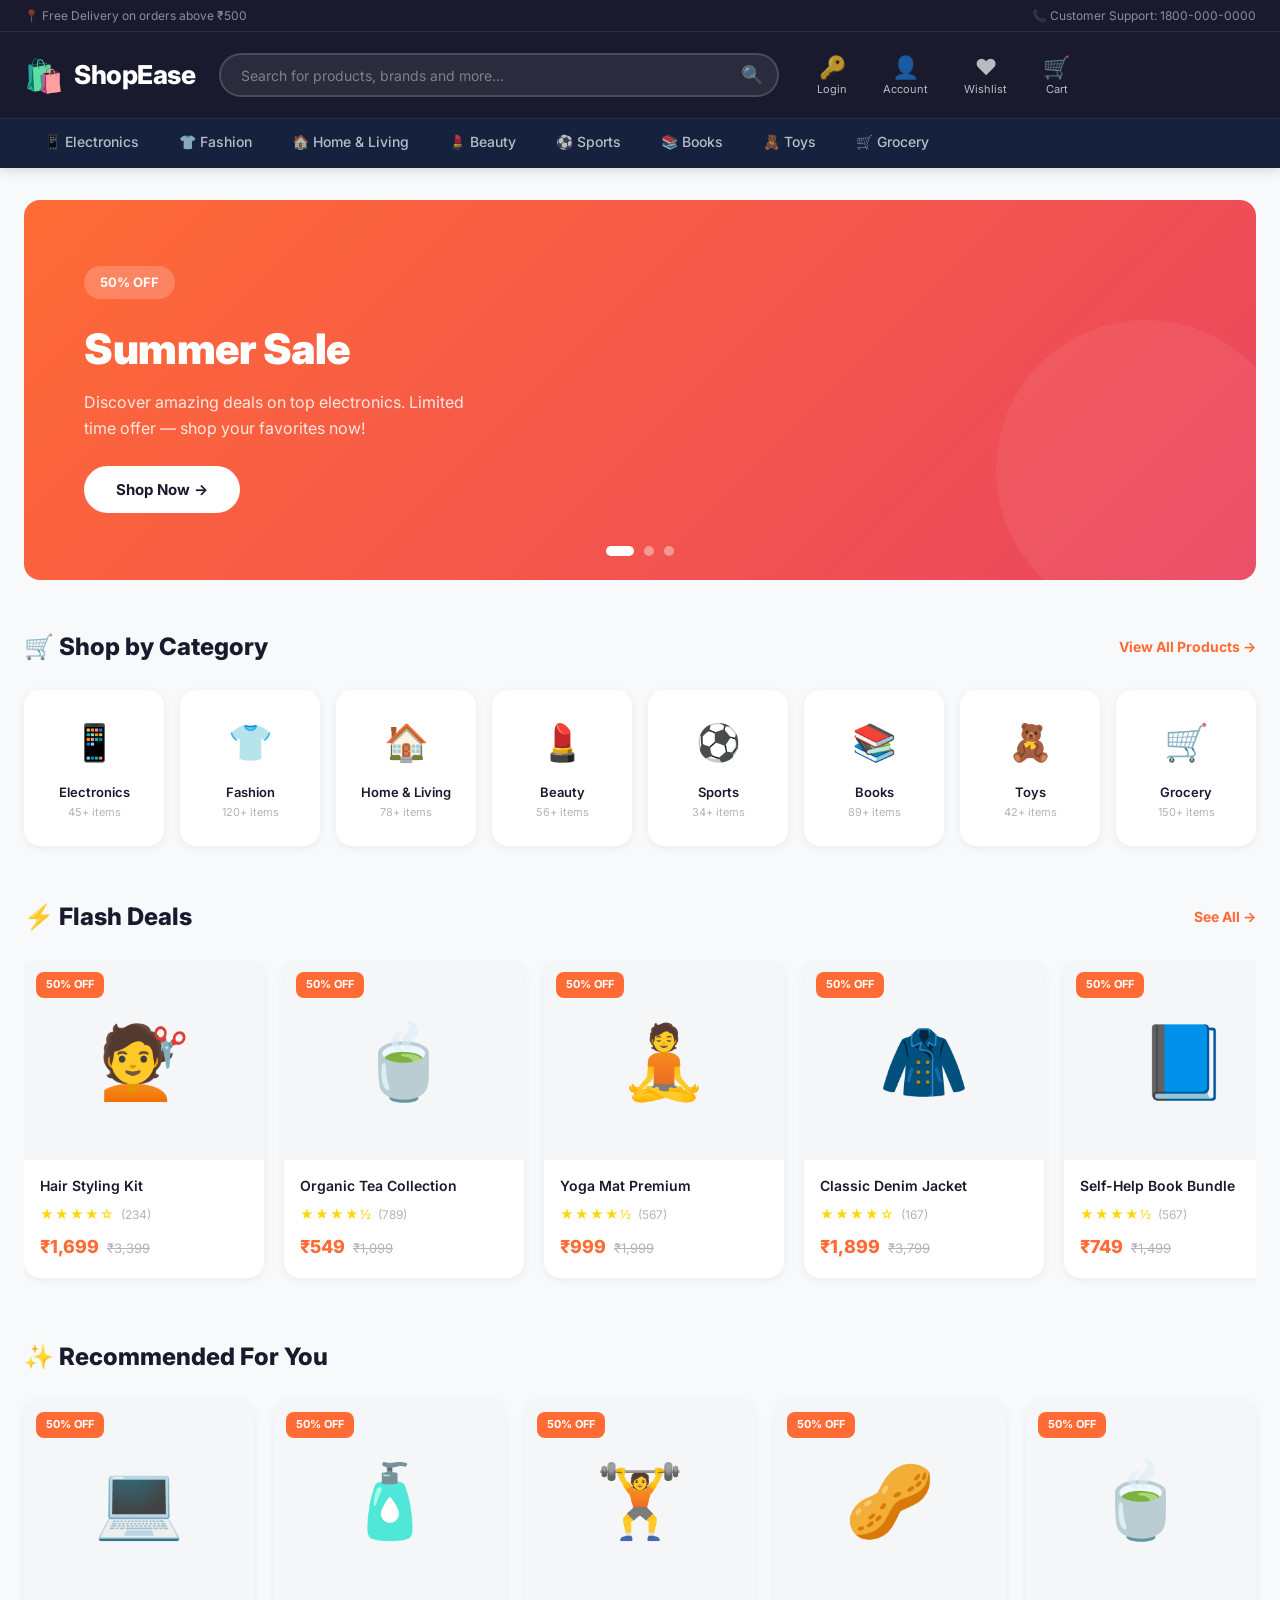
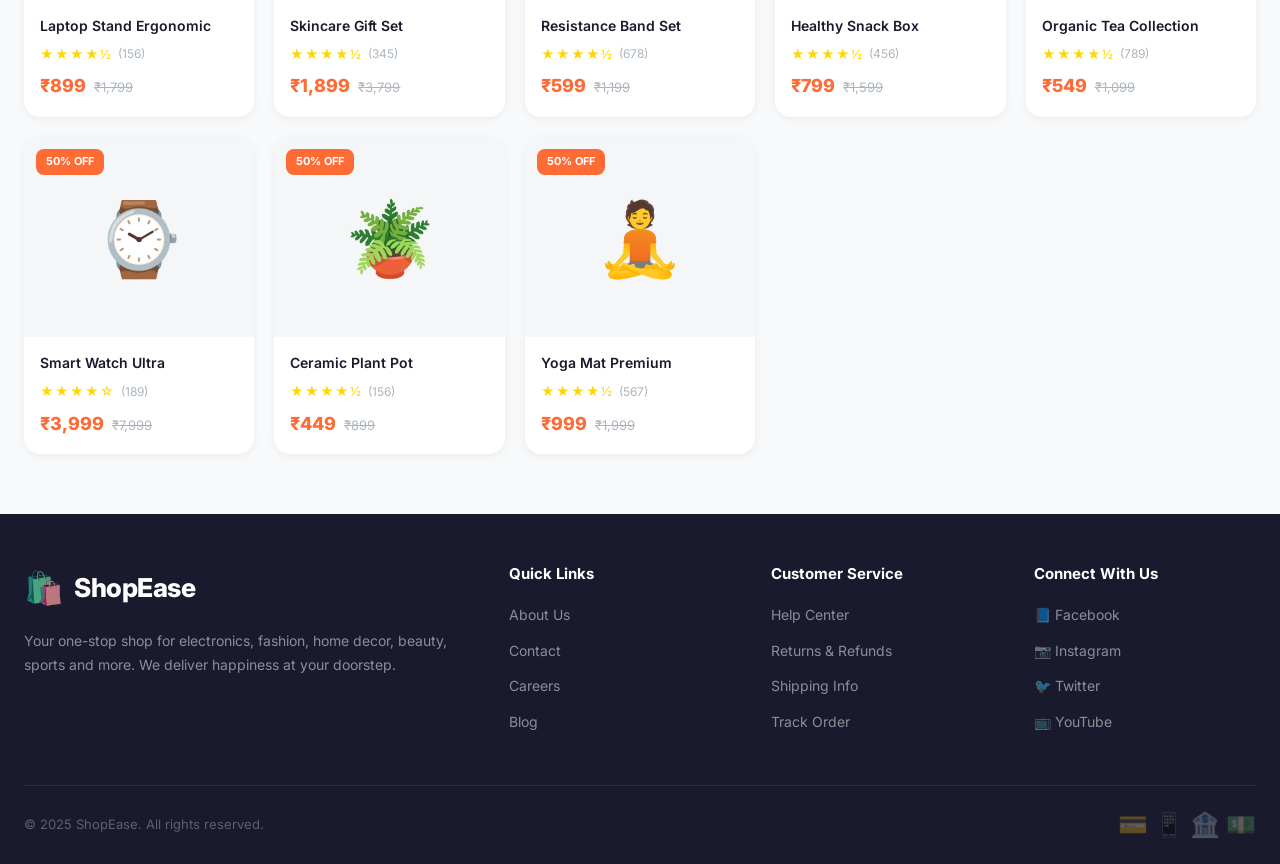
==== index.html @ b6844964 "1st commit" ====
<!DOCTYPE html>
<html lang="en">
<head>
  <meta charset="UTF-8" />
  <meta name="viewport" content="width=device-width, initial-scale=1.0" />
  <title>ShopEase – Premium Online Shopping</title>
  <meta name="description" content="ShopEase – Discover amazing deals on electronics, fashion, home decor, beauty and more. Shop with confidence." />
  <link rel="stylesheet" href="styles.css" />
</head>
<body>

<!-- TOAST -->
<div id="toast" class="toast"></div>

<!-- ============================================
     PAGE 1: LOGIN
     ============================================ -->
<div id="loginPage" class="page login-page">
  <div class="login-card">
    <div class="login-hero">
      <div class="emoji">🛍️</div>
      <h2>ShopEase</h2>
      <p>Your one-stop destination for everything you love. Shop the latest trends with amazing deals.</p>
    </div>
    <div class="login-form-side">
      <h1>Welcome Back!</h1>
      <p class="subtitle">Sign in to your account to continue</p>
      <div class="form-group">
        <label>Email Address</label>
        <div class="input-wrap">
          <span class="input-icon">📧</span>
          <input type="email" id="emailInput" placeholder="Enter your email" />
        </div>
      </div>
      <div class="form-group">
        <label>Password</label>
        <div class="input-wrap">
          <span class="input-icon">🔒</span>
          <input type="password" id="passwordInput" placeholder="Enter your password" />
        </div>
      </div>
      <div class="form-options">
        <label><input type="checkbox" checked /> Remember me</label>
        <a href="#" onclick="showToast('Password reset link sent!');return false;">Forgot Password?</a>
      </div>
      <button class="btn btn-primary-full" onclick="loginSuccess()">Sign In →</button>
      <div class="divider">Or continue with</div>
      <div class="social-row">
        <button class="btn-social" onclick="loginSuccess()"><span style="color:#4285F4;font-weight:800;">G</span> Google</button>
        <button class="btn-social" onclick="loginSuccess()"><span style="color:#1877F2;font-weight:800;">f</span> Facebook</button>
      </div>
      <div class="login-footer">Don't have an account? <a href="#" onclick="showToast('Sign Up - Coming soon!');return false;">Sign Up</a></div>
    </div>
  </div>
</div>

<!-- ============================================
     PAGE 2: HOME
     ============================================ -->
<div id="homePage" class="page active">
  <!-- Header -->
  <header class="site-header">
    <div class="header-top">
      <div class="container">
        <span>📍 Free Delivery on orders above ₹500</span>
        <span>📞 Customer Support: 1800-000-0000</span>
      </div>
    </div>
    <div class="header-main">
      <div class="container">
        <div class="logo" onclick="navigateTo('homePage')">
          <span class="logo-emoji">🛍️</span>
          <span class="logo-text">ShopEase</span>
        </div>
        <div class="header-search">
          <input type="text" placeholder="Search for products, brands and more..." />
          <span class="search-icon">🔍</span>
        </div>
        <div class="header-actions">
          <button class="header-btn" id="loginHeaderBtn" onclick="navigateTo('loginPage')">
            <span class="emoji">🔑</span>
            <span>Login</span>
          </button>
          <button class="header-btn" onclick="showToast('Profile coming soon!')">
            <span class="emoji">👤</span>
            <span>Account</span>
          </button>
          <button class="header-btn" onclick="showToast('Wishlist coming soon!')">
            <span class="emoji">❤️</span>
            <span>Wishlist</span>
          </button>
          <button class="header-btn" id="headerCartBtn" onclick="navigateTo('cartPage')">
            <span class="emoji">🛒</span>
            <span>Cart</span>
            <span class="badge" id="headerCartBadge" style="display:none;">0</span>
          </button>
        </div>
      </div>
    </div>
    <nav class="nav-bar" id="navBar">
      <div class="container" id="navLinks"></div>
    </nav>
  </header>

  <main>
    <div class="container" style="padding-top:32px;">
      <!-- Hero Banner -->
      <div class="hero-banner" id="heroBanner">
        <div class="hero-track" id="heroTrack"></div>
        <div class="hero-dots" id="heroDots"></div>
      </div>

      <!-- Categories -->
      <div class="section">
        <div class="section-header">
          <h2 class="section-title">🛒 Shop by Category</h2>
          <span class="see-all" onclick="showAllProducts()">View All Products →</span>
        </div>
        <div class="categories-grid" id="categoriesGrid"></div>
      </div>

      <!-- Flash Deals -->
      <div class="section">
        <div class="section-header">
          <h2 class="section-title">⚡ Flash Deals</h2>
          <span class="see-all" onclick="showAllProducts()">See All →</span>
        </div>
        <div class="products-row" id="flashDealsRow"></div>
      </div>

      <!-- Recommended -->
      <div class="section">
        <div class="section-header">
          <h2 class="section-title">✨ Recommended For You</h2>
        </div>
        <div class="products-grid" id="recommendedGrid"></div>
      </div>
    </div>
  </main>

  <!-- Footer -->
  <footer class="site-footer">
    <div class="container">
      <div class="footer-grid">
        <div class="footer-brand">
          <div class="logo">
            <span class="logo-emoji">🛍️</span>
            <span class="logo-text">ShopEase</span>
          </div>
          <p>Your one-stop shop for electronics, fashion, home decor, beauty, sports and more. We deliver happiness at your doorstep.</p>
        </div>
        <div class="footer-col">
          <h4>Quick Links</h4>
          <ul>
            <li><a href="#" onclick="showToast('About Us - Coming soon!')">About Us</a></li>
            <li><a href="#" onclick="showToast('Contact Us - Coming soon!')">Contact</a></li>
            <li><a href="#" onclick="showToast('Careers - Coming soon!')">Careers</a></li>
            <li><a href="#" onclick="showToast('Blog - Coming soon!')">Blog</a></li>
          </ul>
        </div>
        <div class="footer-col">
          <h4>Customer Service</h4>
          <ul>
            <li><a href="#">Help Center</a></li>
            <li><a href="#">Returns & Refunds</a></li>
            <li><a href="#">Shipping Info</a></li>
            <li><a href="#">Track Order</a></li>
          </ul>
        </div>
        <div class="footer-col">
          <h4>Connect With Us</h4>
          <ul>
            <li><a href="#">📘 Facebook</a></li>
            <li><a href="#">📷 Instagram</a></li>
            <li><a href="#">🐦 Twitter</a></li>
            <li><a href="#">📺 YouTube</a></li>
          </ul>
        </div>
      </div>
      <div class="footer-bottom">
        <span>© 2025 ShopEase. All rights reserved.</span>
        <div class="footer-payments">💳 📱 🏦 💵</div>
      </div>
    </div>
  </footer>
</div>

<!-- ============================================
     PAGE 3: PRODUCT LIST
     ============================================ -->
<div id="productListPage" class="page">
  <header class="site-header" id="listHeader"></header>
  <main>
    <div class="container list-page-content">
      <div class="breadcrumb">
        <a href="#" onclick="navigateTo('homePage');return false;">Home</a>
        <span class="sep">›</span>
        <span id="breadcrumbCategory">Category</span>
      </div>
      <div class="list-layout">
        <aside class="filter-sidebar">
          <h3>⚙ Filters</h3>
          <div class="filter-group">
            <h4>Price Range</h4>
            <label><input type="checkbox" checked /> All Prices</label>
            <label><input type="checkbox" /> Under ₹500</label>
            <label><input type="checkbox" /> ₹500 - ₹1,000</label>
            <label><input type="checkbox" /> ₹1,000 - ₹3,000</label>
            <label><input type="checkbox" /> Above ₹3,000</label>
          </div>
          <div class="filter-group">
            <h4>Rating</h4>
            <label><input type="checkbox" /> ★★★★★ & above</label>
            <label><input type="checkbox" /> ★★★★ & above</label>
            <label><input type="checkbox" /> ★★★ & above</label>
          </div>
          <div class="filter-group">
            <h4>Availability</h4>
            <label><input type="checkbox" checked /> In Stock Only</label>
          </div>
        </aside>
        <div class="list-main">
          <div class="list-header">
            <div>
              <h2 id="listTitle">Category</h2>
              <span class="count" id="productCount">0 products</span>
            </div>
            <select class="sort-select" onchange="showToast('Sort applied!')">
              <option>Sort: Relevance</option>
              <option>Price: Low to High</option>
              <option>Price: High to Low</option>
              <option>Newest First</option>
              <option>Rating</option>
            </select>
          </div>
          <div class="products-grid" id="listGrid"></div>
        </div>
      </div>
    </div>
  </main>
</div>

<!-- ============================================
     PAGE 4: PRODUCT DETAIL
     ============================================ -->
<div id="productDetailPage" class="page">
  <header class="site-header" id="detailHeader"></header>
  <main>
    <div class="container detail-page-content">
      <div class="breadcrumb" id="detailBreadcrumb"></div>
      <div id="detailContent"></div>
    </div>
  </main>
</div>

<!-- ============================================
     PAGE 5: CART
     ============================================ -->
<div id="cartPage" class="page">
  <header class="site-header" id="cartHeader"></header>
  <main>
    <div class="container cart-page-content">
      <h1 style="font-size:28px;font-weight:800;margin-bottom:24px;">🛒 Shopping Cart <span id="cartCountLabel" style="font-size:16px;color:var(--text-secondary);font-weight:400;"></span></h1>
      <div id="cartContent"></div>
    </div>
  </main>
</div>

<!-- ============================================
     PAGE 6: PAYMENT
     ============================================ -->
<div id="paymentPage" class="page">
  <header class="site-header" id="paymentHeader"></header>
  <main>
    <div class="container payment-page-content">
      <h1 style="font-size:28px;font-weight:800;margin-bottom:24px;">💳 Checkout</h1>
      <div id="paymentContent"></div>
    </div>
  </main>
</div>

<!-- ============================================
     PAGE 7: ORDER CONFIRMATION
     ============================================ -->
<div id="orderPage" class="page">
  <header class="site-header" id="orderHeader"></header>
  <main>
    <div class="container order-page-content" id="orderContent"></div>
  </main>
</div>

<script src="app.js"></script>
</body>
</html>
---- styles.css ----
/* ==========================================
   ShopEase – E-Commerce Website
   Full Desktop Website Design
   ========================================== */

@import url('https://fonts.googleapis.com/css2?family=Inter:wght@300;400;500;600;700;800;900&display=swap');

:root {
  --primary: #FF6B35;
  --primary-dark: #E55A2B;
  --primary-light: #FF8F65;
  --primary-bg: #FFF5F0;
  --secondary: #1A1A2E;
  --secondary-light: #16213E;
  --accent: #E94560;
  --accent-light: #FF6B81;
  --gold: #FFD700;
  --background: #F8F9FA;
  --surface: #FFFFFF;
  --card-bg: #FFFFFF;
  --text-primary: #1A1A2E;
  --text-secondary: #6C757D;
  --text-hint: #ADB5BD;
  --text-price: #FF6B35;
  --text-old-price: #ADB5BD;
  --success: #28A745;
  --warning: #FFC107;
  --error: #DC3545;
  --divider: #E9ECEF;
  --shadow-sm: 0 2px 8px rgba(0,0,0,0.06);
  --shadow-md: 0 4px 16px rgba(0,0,0,0.1);
  --shadow-lg: 0 8px 32px rgba(0,0,0,0.12);
  --shadow-xl: 0 12px 48px rgba(0,0,0,0.15);
  --radius-sm: 8px;
  --radius-md: 12px;
  --radius-lg: 16px;
  --radius-xl: 24px;
  --radius-round: 100px;
  --transition: all 0.3s cubic-bezier(0.4, 0, 0.2, 1);
  --font: 'Inter', -apple-system, BlinkMacSystemFont, sans-serif;
  --max-width: 1280px;
}

/* ---- Reset & Base ---- */
*, *::before, *::after { box-sizing: border-box; margin: 0; padding: 0; }
html { scroll-behavior: smooth; }

body {
  font-family: var(--font);
  background: var(--background);
  color: var(--text-primary);
  line-height: 1.6;
  -webkit-font-smoothing: antialiased;
}

a { text-decoration: none; color: inherit; }
button { cursor: pointer; border: none; outline: none; font-family: var(--font); }
input, select, textarea { font-family: var(--font); outline: none; }
img { max-width: 100%; }
ul, ol { list-style: none; }

.container { max-width: var(--max-width); margin: 0 auto; padding: 0 24px; }

/* ---- Page System ---- */
.page { display: none; min-height: 100vh; animation: fadeIn 0.3s ease; }
.page.active { display: block; }

@keyframes fadeIn { from { opacity: 0; } to { opacity: 1; } }
@keyframes slideUp { from { opacity: 0; transform: translateY(20px); } to { opacity: 1; transform: translateY(0); } }
@keyframes bounceIn { 0% { opacity:0; transform:scale(.3); } 50% { transform:scale(1.05); } 100% { opacity:1; transform:scale(1); } }
@keyframes pulse { 0%,100% { transform:scale(1); } 50% { transform:scale(1.05); } }

/* ==========================================
   WEBSITE HEADER / NAVBAR
   ========================================== */
.site-header {
  background: var(--secondary);
  position: sticky;
  top: 0;
  z-index: 1000;
  box-shadow: 0 2px 12px rgba(0,0,0,0.15);
}

.header-top {
  border-bottom: 1px solid rgba(255,255,255,0.08);
  padding: 6px 0;
}

.header-top .container {
  display: flex;
  justify-content: space-between;
  font-size: 12px;
  color: rgba(255,255,255,0.5);
}

.header-main { padding: 14px 0; }

.header-main .container {
  display: flex;
  align-items: center;
  gap: 24px;
}

.logo {
  display: flex;
  align-items: center;
  gap: 10px;
  cursor: pointer;
  flex-shrink: 0;
}

.logo-emoji { font-size: 32px; }

.logo-text {
  font-size: 26px;
  font-weight: 800;
  color: #fff;
  letter-spacing: -0.5px;
}

.header-search {
  flex: 1;
  max-width: 560px;
  position: relative;
}

.header-search input {
  width: 100%;
  height: 44px;
  border: 2px solid rgba(255,255,255,0.15);
  border-radius: var(--radius-round);
  padding: 0 48px 0 20px;
  font-size: 14px;
  background: rgba(255,255,255,0.08);
  color: #fff;
  transition: var(--transition);
}

.header-search input::placeholder { color: rgba(255,255,255,0.4); }
.header-search input:focus { border-color: var(--primary); background: rgba(255,255,255,0.12); }

.header-search .search-icon {
  position: absolute;
  right: 16px;
  top: 50%;
  transform: translateY(-50%);
  font-size: 18px;
  opacity: 0.6;
}

.header-actions {
  display: flex;
  align-items: center;
  gap: 8px;
}

.header-btn {
  display: flex;
  flex-direction: column;
  align-items: center;
  gap: 2px;
  padding: 8px 14px;
  border-radius: var(--radius-sm);
  color: rgba(255,255,255,0.7);
  font-size: 11px;
  background: transparent;
  transition: var(--transition);
  position: relative;
  cursor: pointer;
}

.header-btn:hover { background: rgba(255,255,255,0.08); color: #fff; }
.header-btn .emoji { font-size: 22px; }

.header-btn .badge {
  position: absolute;
  top: 2px;
  right: 6px;
  min-width: 18px;
  height: 18px;
  background: var(--accent);
  color: #fff;
  font-size: 10px;
  font-weight: 700;
  border-radius: 50%;
  display: flex;
  align-items: center;
  justify-content: center;
  animation: pulse 0.5s ease;
}

/* Nav Bar */
.nav-bar {
  background: var(--secondary-light);
  border-top: 1px solid rgba(255,255,255,0.06);
}

.nav-bar .container {
  display: flex;
  gap: 0;
}

.nav-link {
  padding: 12px 20px;
  color: rgba(255,255,255,0.7);
  font-size: 14px;
  font-weight: 500;
  cursor: pointer;
  transition: var(--transition);
  border-bottom: 2px solid transparent;
  white-space: nowrap;
}

.nav-link:hover, .nav-link.active {
  color: #fff;
  border-bottom-color: var(--primary);
  background: rgba(255,255,255,0.04);
}

/* ==========================================
   FOOTER
   ========================================== */
.site-footer {
  background: var(--secondary);
  color: rgba(255,255,255,0.7);
  padding: 48px 0 0;
  margin-top: 60px;
}

.footer-grid {
  display: grid;
  grid-template-columns: 2fr 1fr 1fr 1fr;
  gap: 40px;
  margin-bottom: 40px;
}

.footer-brand .logo { margin-bottom: 16px; }
.footer-brand p { font-size: 14px; line-height: 1.7; color: rgba(255,255,255,0.5); }

.footer-col h4 {
  color: #fff;
  font-size: 15px;
  font-weight: 700;
  margin-bottom: 16px;
}

.footer-col ul li {
  margin-bottom: 10px;
}

.footer-col ul li a {
  color: rgba(255,255,255,0.5);
  font-size: 14px;
  transition: var(--transition);
}

.footer-col ul li a:hover { color: var(--primary); }

.footer-bottom {
  border-top: 1px solid rgba(255,255,255,0.08);
  padding: 20px 0;
  display: flex;
  justify-content: space-between;
  align-items: center;
  font-size: 13px;
  color: rgba(255,255,255,0.3);
}

.footer-payments { display: flex; gap: 8px; font-size: 24px; }

/* ==========================================
   LOGIN PAGE
   ========================================== */
.login-page.active {
  display: flex;
  align-items: center;
  justify-content: center;
}

.login-page {
  min-height: 100vh;
  background: linear-gradient(135deg, #1A1A2E 0%, #16213E 40%, #0F3460 100%);
  padding: 40px 20px;
}

.login-card {
  display: flex;
  max-width: 900px;
  width: 100%;
  border-radius: var(--radius-xl);
  overflow: hidden;
  box-shadow: var(--shadow-xl);
  animation: slideUp 0.5s ease;
}

.login-hero {
  flex: 1;
  background: linear-gradient(135deg, var(--primary), var(--accent));
  padding: 60px 40px;
  display: flex;
  flex-direction: column;
  justify-content: center;
  text-align: center;
  color: #fff;
}

.login-hero .emoji { font-size: 72px; margin-bottom: 24px; }
.login-hero h2 { font-size: 32px; font-weight: 800; margin-bottom: 8px; }
.login-hero p { font-size: 15px; opacity: 0.85; line-height: 1.6; }

.login-form-side {
  flex: 1;
  background: #fff;
  padding: 48px 40px;
}

.login-form-side h1 {
  font-size: 28px;
  font-weight: 800;
  margin-bottom: 4px;
}

.login-form-side .subtitle {
  color: var(--text-secondary);
  font-size: 14px;
  margin-bottom: 32px;
}

.form-group { margin-bottom: 20px; }

.form-group label {
  display: block;
  font-size: 13px;
  font-weight: 600;
  color: var(--text-secondary);
  margin-bottom: 6px;
}

.form-group .input-wrap {
  position: relative;
}

.form-group .input-icon {
  position: absolute;
  left: 14px;
  top: 50%;
  transform: translateY(-50%);
  font-size: 16px;
  opacity: 0.5;
}

.form-group input {
  width: 100%;
  height: 50px;
  border: 2px solid var(--divider);
  border-radius: var(--radius-md);
  padding: 0 16px 0 42px;
  font-size: 15px;
  background: #FAFAFA;
  transition: var(--transition);
}

.form-group input:focus {
  border-color: var(--primary);
  background: #fff;
  box-shadow: 0 0 0 4px rgba(255,107,53,0.1);
}

.form-options {
  display: flex;
  justify-content: space-between;
  align-items: center;
  margin-bottom: 24px;
  font-size: 13px;
}

.form-options label { display: flex; align-items: center; gap: 6px; color: var(--text-secondary); cursor: pointer; }
.form-options a { color: var(--primary); font-weight: 600; }
.form-options a:hover { color: var(--primary-dark); }

.btn { display: inline-flex; align-items: center; justify-content: center; gap: 8px; font-weight: 700; border-radius: var(--radius-md); transition: var(--transition); cursor: pointer; border: none; }

.btn-primary-full {
  width: 100%;
  height: 50px;
  background: linear-gradient(135deg, var(--primary), var(--accent));
  color: #fff;
  font-size: 16px;
}

.btn-primary-full:hover { transform: translateY(-2px); box-shadow: 0 8px 24px rgba(255,107,53,0.4); }

.btn-primary-std {
  padding: 12px 32px;
  background: var(--primary);
  color: #fff;
  font-size: 15px;
}

.btn-primary-std:hover { background: var(--primary-dark); transform: translateY(-1px); box-shadow: var(--shadow-md); }

.btn-outline {
  padding: 12px 32px;
  background: transparent;
  color: var(--primary);
  font-size: 15px;
  border: 2px solid var(--primary);
}

.btn-outline:hover { background: var(--primary-bg); }

.divider {
  display: flex;
  align-items: center;
  gap: 16px;
  margin: 24px 0;
  color: var(--text-hint);
  font-size: 12px;
}
.divider::before, .divider::after { content: ''; flex: 1; height: 1px; background: var(--divider); }

.social-row {
  display: flex;
  gap: 12px;
  margin-bottom: 24px;
}

.btn-social {
  flex: 1;
  height: 48px;
  display: flex;
  align-items: center;
  justify-content: center;
  gap: 8px;
  background: #F5F5F5;
  border: 1px solid #E0E0E0;
  border-radius: var(--radius-md);
  font-size: 14px;
  font-weight: 600;
  color: var(--text-primary);
  transition: var(--transition);
  cursor: pointer;
}

.btn-social:hover { background: #EBEBEB; transform: translateY(-1px); }

.login-footer {
  text-align: center;
  font-size: 14px;
  color: var(--text-secondary);
}

.login-footer a { color: var(--primary); font-weight: 700; }

/* ==========================================
   HERO BANNER (HOME)
   ========================================== */
.hero-banner {
  position: relative;
  overflow: hidden;
  border-radius: var(--radius-lg);
  height: 380px;
  margin-bottom: 48px;
}

.hero-track {
  display: flex;
  height: 100%;
  transition: transform 0.6s cubic-bezier(0.4,0,0.2,1);
}

.hero-slide {
  min-width: 100%;
  height: 100%;
  padding: 60px;
  display: flex;
  flex-direction: column;
  justify-content: center;
  position: relative;
  overflow: hidden;
}

.hero-slide::after {
  content: '';
  position: absolute;
  right: -40px;
  bottom: -40px;
  width: 300px;
  height: 300px;
  background: rgba(255,255,255,0.06);
  border-radius: 50%;
}

.hero-badge {
  display: inline-block;
  padding: 6px 16px;
  background: rgba(255,255,255,0.2);
  backdrop-filter: blur(6px);
  border-radius: var(--radius-round);
  color: #fff;
  font-size: 13px;
  font-weight: 700;
  width: fit-content;
  margin-bottom: 16px;
}

.hero-title {
  font-size: 42px;
  font-weight: 900;
  color: #fff;
  margin-bottom: 8px;
  letter-spacing: -0.5px;
}

.hero-subtitle {
  color: rgba(255,255,255,0.85);
  font-size: 16px;
  margin-bottom: 24px;
  max-width: 400px;
}

.hero-cta {
  display: inline-flex;
  align-items: center;
  gap: 8px;
  background: #fff;
  color: var(--text-primary);
  padding: 14px 32px;
  border-radius: var(--radius-round);
  font-size: 15px;
  font-weight: 700;
  cursor: pointer;
  transition: var(--transition);
  width: fit-content;
  border: none;
}

.hero-cta:hover { transform: translateY(-2px); box-shadow: var(--shadow-lg); }

.hero-dots {
  position: absolute;
  bottom: 24px;
  left: 50%;
  transform: translateX(-50%);
  display: flex;
  gap: 10px;
  z-index: 5;
}

.hero-dot {
  width: 10px;
  height: 10px;
  border-radius: 50%;
  background: rgba(255,255,255,0.4);
  cursor: pointer;
  transition: var(--transition);
}

.hero-dot.active { width: 28px; border-radius: 5px; background: #fff; }

/* ==========================================
   CATEGORIES
   ========================================== */
.section { margin-bottom: 52px; }

.section-header {
  display: flex;
  align-items: center;
  justify-content: space-between;
  margin-bottom: 24px;
}

.section-title {
  font-size: 24px;
  font-weight: 800;
  color: var(--text-primary);
  display: flex;
  align-items: center;
  gap: 10px;
}

.see-all {
  color: var(--primary);
  font-size: 14px;
  font-weight: 700;
  cursor: pointer;
  transition: var(--transition);
}

.see-all:hover { color: var(--primary-dark); }

.categories-grid {
  display: grid;
  grid-template-columns: repeat(auto-fill, minmax(130px, 1fr));
  gap: 16px;
}

.category-card {
  display: flex;
  flex-direction: column;
  align-items: center;
  padding: 24px 12px;
  background: var(--card-bg);
  border-radius: var(--radius-lg);
  cursor: pointer;
  transition: var(--transition);
  box-shadow: var(--shadow-sm);
  text-align: center;
}

.category-card:hover {
  transform: translateY(-4px);
  box-shadow: var(--shadow-md);
}

.category-card .emoji {
  font-size: 36px;
  margin-bottom: 10px;
  transition: var(--transition);
}

.category-card:hover .emoji { transform: scale(1.15); }

.category-card .name {
  font-size: 13px;
  font-weight: 600;
  color: var(--text-primary);
}

.category-card .count {
  font-size: 11px;
  color: var(--text-hint);
  margin-top: 2px;
}

/* ==========================================
   PRODUCT CARDS
   ========================================== */
.products-row {
  display: flex;
  gap: 20px;
  overflow-x: auto;
  padding-bottom: 8px;
  scrollbar-width: none;
}
.products-row::-webkit-scrollbar { display: none;}
.products-row .product-card { min-width: 240px; max-width: 240px; }

.products-grid {
  display: grid;
  grid-template-columns: repeat(auto-fill, minmax(230px, 1fr));
  gap: 20px;
}

.product-card {
  background: var(--card-bg);
  border-radius: var(--radius-lg);
  overflow: hidden;
  cursor: pointer;
  transition: var(--transition);
  box-shadow: var(--shadow-sm);
}

.product-card:hover { transform: translateY(-6px); box-shadow: var(--shadow-lg); }

.product-card-img {
  height: 200px;
  background: #F5F6F8;
  display: flex;
  align-items: center;
  justify-content: center;
  font-size: 72px;
  position: relative;
}

.discount-badge {
  position: absolute;
  top: 12px;
  left: 12px;
  background: var(--primary);
  color: #fff;
  font-size: 11px;
  font-weight: 700;
  padding: 4px 10px;
  border-radius: var(--radius-sm);
  z-index: 1;
}

.product-card-info { padding: 16px; }

.product-card-name {
  font-size: 14px;
  font-weight: 600;
  color: var(--text-primary);
  margin-bottom: 8px;
  display: -webkit-box;
  -webkit-line-clamp: 2;
  -webkit-box-orient: vertical;
  overflow: hidden;
  line-height: 1.4;
}

.product-rating {
  display: flex;
  align-items: center;
  gap: 6px;
  margin-bottom: 8px;
}

.stars { color: var(--gold); font-size: 13px; letter-spacing: 1px; }
.review-count { font-size: 12px; color: var(--text-hint); }

.product-price-row { display: flex; align-items: baseline; gap: 8px; }
.product-price { font-size: 18px; font-weight: 800; color: var(--text-price); }
.product-original-price { font-size: 13px; color: var(--text-old-price); text-decoration: line-through; }

/* ==========================================
   PRODUCT LIST / CATEGORY PAGE
   ========================================== */
.list-page-content { padding: 32px 0; }

.breadcrumb {
  display: flex;
  align-items: center;
  gap: 8px;
  font-size: 13px;
  color: var(--text-hint);
  margin-bottom: 24px;
}

.breadcrumb a { color: var(--text-secondary); transition: var(--transition); }
.breadcrumb a:hover { color: var(--primary); }
.breadcrumb .sep { color: var(--text-hint); }

.list-layout {
  display: grid;
  grid-template-columns: 240px 1fr;
  gap: 32px;
}

.filter-sidebar {
  background: var(--card-bg);
  border-radius: var(--radius-md);
  padding: 24px;
  height: fit-content;
  box-shadow: var(--shadow-sm);
  position: sticky;
  top: 140px;
}

.filter-sidebar h3 {
  font-size: 16px;
  font-weight: 700;
  margin-bottom: 20px;
  display: flex;
  align-items: center;
  gap: 8px;
}

.filter-group { margin-bottom: 20px; }
.filter-group h4 { font-size: 13px; font-weight: 700; margin-bottom: 10px; color: var(--text-secondary); text-transform: uppercase; letter-spacing: 0.5px; }

.filter-group label {
  display: flex;
  align-items: center;
  gap: 8px;
  margin-bottom: 8px;
  font-size: 14px;
  color: var(--text-primary);
  cursor: pointer;
}

.filter-group input[type="checkbox"] {
  accent-color: var(--primary);
  width: 16px;
  height: 16px;
}

.filter-group select {
  width: 100%;
  padding: 8px 12px;
  border: 1px solid var(--divider);
  border-radius: var(--radius-sm);
  font-size: 14px;
  background: #fff;
}

.list-header {
  display: flex;
  align-items: center;
  justify-content: space-between;
  margin-bottom: 20px;
}

.list-header h2 { font-size: 24px; font-weight: 800; }
.list-header .count { font-size: 14px; color: var(--text-secondary); }

.sort-select {
  padding: 8px 16px;
  border: 1px solid var(--divider);
  border-radius: var(--radius-sm);
  font-size: 14px;
  background: #fff;
  cursor: pointer;
}

/* ==========================================
   PRODUCT DETAIL (WEBSITE LAYOUT)
   ========================================== */
.detail-page-content { padding: 32px 0; }

.detail-layout {
  display: grid;
  grid-template-columns: 1fr 1fr;
  gap: 48px;
  background: var(--card-bg);
  padding: 40px;
  border-radius: var(--radius-lg);
  box-shadow: var(--shadow-sm);
  margin-bottom: 32px;
}

.detail-image-section {
  background: #F5F6F8;
  border-radius: var(--radius-lg);
  display: flex;
  align-items: center;
  justify-content: center;
  height: 480px;
  font-size: 180px;
  position: relative;
}

.detail-image-section .discount-badge {
  font-size: 14px;
  padding: 6px 16px;
}

.wishlist-btn {
  position: absolute;
  top: 16px;
  right: 16px;
  width: 48px;
  height: 48px;
  background: rgba(255,255,255,0.9);
  backdrop-filter: blur(10px);
  border-radius: 50%;
  display: flex;
  align-items: center;
  justify-content: center;
  font-size: 24px;
  cursor: pointer;
  transition: var(--transition);
  box-shadow: var(--shadow-sm);
  border: none;
}

.wishlist-btn:hover { transform: scale(1.1); }

.detail-info-section {}

.detail-info-section .rating-row {
  display: flex;
  align-items: center;
  gap: 10px;
  margin-bottom: 12px;
}

.detail-info-section .name {
  font-size: 28px;
  font-weight: 800;
  line-height: 1.3;
  margin-bottom: 16px;
}

.detail-price-row {
  display: flex;
  align-items: baseline;
  gap: 14px;
  margin-bottom: 8px;
}

.detail-price { font-size: 32px; font-weight: 800; color: var(--text-price); }
.detail-original { font-size: 18px; color: var(--text-old-price); text-decoration: line-through; }
.detail-discount-text { font-size: 15px; font-weight: 700; color: var(--success); }

.stock-badge {
  display: inline-flex;
  align-items: center;
  gap: 6px;
  padding: 6px 14px;
  border-radius: var(--radius-round);
  font-size: 13px;
  font-weight: 600;
  margin-bottom: 24px;
}

.stock-badge.in-stock { background: #E8F5E9; color: var(--success); }

.detail-divider {
  height: 1px;
  background: var(--divider);
  margin: 24px 0;
}

.size-label {
  font-size: 15px;
  font-weight: 700;
  margin-bottom: 12px;
}

.size-options {
  display: flex;
  gap: 10px;
  flex-wrap: wrap;
  margin-bottom: 24px;
}

.size-option {
  padding: 10px 24px;
  border: 2px solid var(--divider);
  border-radius: var(--radius-round);
  font-size: 14px;
  font-weight: 600;
  color: var(--text-primary);
  background: #fff;
  cursor: pointer;
  transition: var(--transition);
}

.size-option:hover { border-color: var(--primary); color: var(--primary); }
.size-option.selected { border-color: var(--primary); background: var(--primary-bg); color: var(--primary); }

.detail-actions {
  display: flex;
  gap: 14px;
  margin-bottom: 24px;
}

.detail-actions .btn { flex: 1; height: 52px; font-size: 15px; border-radius: var(--radius-md); }

.features-grid {
  display: grid;
  grid-template-columns: repeat(4, 1fr);
  gap: 12px;
  margin-top: 8px;
}

.feature-box {
  display: flex;
  flex-direction: column;
  align-items: center;
  gap: 6px;
  padding: 16px;
  background: var(--background);
  border-radius: var(--radius-md);
  text-align: center;
}

.feature-box .emoji { font-size: 28px; }
.feature-box .label { font-size: 12px; color: var(--text-secondary); font-weight: 500; }

.detail-description {
  background: var(--card-bg);
  padding: 32px;
  border-radius: var(--radius-lg);
  box-shadow: var(--shadow-sm);
}

.detail-description h3 { font-size: 20px; font-weight: 700; margin-bottom: 12px; }
.detail-description p { font-size: 15px; color: var(--text-secondary); line-height: 1.8; }

/* ==========================================
   CART PAGE (WEBSITE)
   ========================================== */
.cart-page-content { padding: 32px 0; }

.cart-layout {
  display: grid;
  grid-template-columns: 1fr 380px;
  gap: 32px;
  align-items: start;
}

.cart-items-list {}

.cart-card {
  background: var(--card-bg);
  border-radius: var(--radius-md);
  padding: 20px;
  display: flex;
  gap: 20px;
  margin-bottom: 16px;
  box-shadow: var(--shadow-sm);
  transition: var(--transition);
  animation: slideUp 0.3s ease;
}

.cart-card:hover { box-shadow: var(--shadow-md); }

.cart-card-img {
  width: 100px;
  height: 100px;
  background: #F5F6F8;
  border-radius: var(--radius-md);
  display: flex;
  align-items: center;
  justify-content: center;
  font-size: 44px;
  flex-shrink: 0;
}

.cart-card-details { flex: 1; }

.cart-card-top {
  display: flex;
  justify-content: space-between;
  align-items: flex-start;
  margin-bottom: 8px;
}

.cart-card-name { font-size: 16px; font-weight: 600; }

.remove-btn {
  padding: 6px 12px;
  background: transparent;
  color: var(--text-hint);
  font-size: 13px;
  cursor: pointer;
  transition: var(--transition);
  border-radius: var(--radius-sm);
}

.remove-btn:hover { background: #FEE; color: var(--error); }

.cart-card-price-row {
  display: flex;
  align-items: baseline;
  gap: 8px;
  margin-bottom: 12px;
}

.qty-selector {
  display: inline-flex;
  align-items: center;
  border: 1px solid var(--divider);
  border-radius: var(--radius-sm);
  overflow: hidden;
}

.qty-btn {
  width: 38px;
  height: 38px;
  display: flex;
  align-items: center;
  justify-content: center;
  font-size: 18px;
  font-weight: 700;
  background: transparent;
  cursor: pointer;
  transition: var(--transition);
}

.qty-btn:hover { background: var(--primary-bg); color: var(--primary); }

.qty-val {
  width: 44px;
  text-align: center;
  font-size: 15px;
  font-weight: 700;
  border-left: 1px solid var(--divider);
  border-right: 1px solid var(--divider);
  line-height: 38px;
}

.cart-sidebar {
  position: sticky;
  top: 140px;
}

.coupon-card {
  background: var(--card-bg);
  border-radius: var(--radius-md);
  padding: 20px;
  margin-bottom: 16px;
  box-shadow: var(--shadow-sm);
}

.coupon-card h4 { font-size: 15px; font-weight: 700; margin-bottom: 12px; }

.coupon-row {
  display: flex;
  gap: 8px;
}

.coupon-row input {
  flex: 1;
  height: 42px;
  border: 1px solid var(--divider);
  border-radius: var(--radius-sm);
  padding: 0 14px;
  font-size: 14px;
}

.coupon-row button {
  padding: 0 20px;
  background: var(--primary);
  color: #fff;
  font-size: 13px;
  font-weight: 700;
  border-radius: var(--radius-sm);
  transition: var(--transition);
}

.coupon-row button:hover { background: var(--primary-dark); }

.summary-card {
  background: var(--card-bg);
  border-radius: var(--radius-md);
  padding: 24px;
  box-shadow: var(--shadow-sm);
}

.summary-card h3 { font-size: 18px; font-weight: 700; margin-bottom: 20px; }

.summary-row {
  display: flex;
  justify-content: space-between;
  margin-bottom: 12px;
  font-size: 14px;
}

.summary-row .label { color: var(--text-secondary); }
.summary-row .value { font-weight: 500; }
.summary-row.discount .value { color: var(--success); }

.summary-row.total {
  border-top: 2px solid var(--divider);
  padding-top: 16px;
  margin-top: 8px;
  font-size: 20px;
}
.summary-row.total .label { font-weight: 800; }
.summary-row.total .value { font-weight: 800; color: var(--text-price); }

.summary-card .btn { width: 100%; height: 50px; font-size: 16px; margin-top: 20px; }

.empty-cart {
  text-align: center;
  padding: 80px 20px;
  grid-column: 1 / -1;
}
.empty-cart .emoji { font-size: 80px; margin-bottom: 20px; }
.empty-cart h3 { font-size: 24px; font-weight: 700; margin-bottom: 8px; }
.empty-cart p { color: var(--text-secondary); margin-bottom: 24px; }

/* ==========================================
   PAYMENT PAGE (WEBSITE)
   ========================================== */
.payment-page-content { padding: 32px 0; }

.payment-layout {
  display: grid;
  grid-template-columns: 1fr 380px;
  gap: 32px;
  align-items: start;
}

.payment-main {}

.pay-card {
  background: var(--card-bg);
  border-radius: var(--radius-md);
  padding: 24px;
  margin-bottom: 16px;
  box-shadow: var(--shadow-sm);
}

.pay-card-header {
  display: flex;
  align-items: center;
  gap: 10px;
  margin-bottom: 16px;
}

.pay-card-header .emoji { font-size: 20px; }
.pay-card-header h3 { flex: 1; font-size: 18px; font-weight: 700; }
.pay-card-header .action { color: var(--primary); font-size: 14px; font-weight: 600; cursor: pointer; }

.address-box .name { font-size: 15px; font-weight: 600; margin-bottom: 4px; }
.address-box .text { font-size: 14px; color: var(--text-secondary); line-height: 1.6; }

.payment-option {
  display: flex;
  align-items: center;
  gap: 14px;
  padding: 16px;
  border: 2px solid var(--divider);
  border-radius: var(--radius-md);
  margin-bottom: 10px;
  cursor: pointer;
  transition: var(--transition);
}

.payment-option:hover { border-color: var(--primary-light); }
.payment-option.selected { border-color: var(--primary); background: var(--primary-bg); }

.payment-option .emoji { font-size: 24px; }
.payment-option .name { flex: 1; font-size: 15px; font-weight: 600; }

.payment-option .radio {
  width: 22px;
  height: 22px;
  border: 2px solid var(--divider);
  border-radius: 50%;
  display: flex;
  align-items: center;
  justify-content: center;
  transition: var(--transition);
}

.payment-option.selected .radio { border-color: var(--primary); }
.payment-option.selected .radio::after { content: ''; width: 12px; height: 12px; background: var(--primary); border-radius: 50%; }

.pay-sidebar {
  position: sticky;
  top: 140px;
}

/* ==========================================
   ORDER CONFIRMATION (WEBSITE)
   ========================================== */
.order-page-content { padding: 48px 0; }

.order-success-hero {
  text-align: center;
  background: var(--card-bg);
  border-radius: var(--radius-lg);
  padding: 60px 40px;
  box-shadow: var(--shadow-sm);
  margin-bottom: 32px;
}

.success-circle {
  width: 100px;
  height: 100px;
  background: var(--success);
  border-radius: 50%;
  display: flex;
  align-items: center;
  justify-content: center;
  margin: 0 auto 24px;
  animation: bounceIn 0.6s ease;
}

.success-circle span { font-size: 48px; color: #fff; font-weight: 700; }

.order-success-hero h2 { font-size: 32px; font-weight: 800; margin-bottom: 8px; }
.order-success-hero p { color: var(--text-secondary); font-size: 15px; }

.order-details-grid {
  display: grid;
  grid-template-columns: 1fr 1fr;
  gap: 24px;
  margin-bottom: 32px;
}

.order-detail-card {
  background: var(--card-bg);
  border-radius: var(--radius-md);
  padding: 28px;
  box-shadow: var(--shadow-sm);
}

.order-detail-card h3 { font-size: 18px; font-weight: 700; margin-bottom: 20px; }

.order-info-row {
  display: flex;
  justify-content: space-between;
  margin-bottom: 14px;
  font-size: 15px;
}

.order-info-row .label { color: var(--text-secondary); }
.order-info-row .value { font-weight: 600; }
.order-info-row .value.price { color: var(--text-price); font-weight: 800; font-size: 18px; }
.order-info-row .value.delivery { color: var(--success); font-weight: 700; }

.timeline-step {
  display: flex;
  align-items: flex-start;
  gap: 16px;
  margin-bottom: 24px;
  position: relative;
}

.timeline-step:not(:last-child)::after {
  content: '';
  position: absolute;
  left: 16px;
  top: 36px;
  bottom: -20px;
  width: 2px;
  background: var(--divider);
}

.timeline-step.completed:not(:last-child)::after { background: var(--primary); }

.timeline-dot {
  width: 32px;
  height: 32px;
  border-radius: 50%;
  background: var(--divider);
  flex-shrink: 0;
  display: flex;
  align-items: center;
  justify-content: center;
  font-size: 14px;
}

.timeline-dot.completed { background: var(--primary); color: #fff; font-weight: 700; }
.timeline-dot.active { background: var(--primary-bg); border: 2px solid var(--primary); }

.timeline-info h4 { font-size: 15px; font-weight: 600; }
.timeline-info p { font-size: 13px; color: var(--text-secondary); }
.timeline-step:not(.completed) .timeline-info h4 { color: var(--text-hint); }
.timeline-step:not(.completed) .timeline-info p { color: var(--text-hint); }

.order-actions {
  display: flex;
  gap: 16px;
  justify-content: center;
}

.order-actions .btn { min-width: 200px; height: 52px; font-size: 15px; }

/* ==========================================
   TOAST
   ========================================== */
.toast {
  position: fixed;
  bottom: 32px;
  left: 50%;
  transform: translateX(-50%) translateY(80px);
  background: var(--secondary);
  color: #fff;
  padding: 14px 28px;
  border-radius: var(--radius-round);
  font-size: 14px;
  font-weight: 600;
  z-index: 9999;
  opacity: 0;
  transition: all 0.4s cubic-bezier(0.4,0,0.2,1);
  box-shadow: var(--shadow-xl);
}

.toast.show { opacity: 1; transform: translateX(-50%) translateY(0); }

/* ==========================================
   RESPONSIVE
   ========================================== */
@media (max-width: 1024px) {
  .footer-grid { grid-template-columns: 1fr 1fr; }
  .detail-layout { grid-template-columns: 1fr; }
  .detail-image-section { height: 360px; }
  .cart-layout, .payment-layout { grid-template-columns: 1fr; }
  .order-details-grid { grid-template-columns: 1fr; }
}

@media (max-width: 768px) {
  .login-card { flex-direction: column; }
  .login-hero { padding: 40px 30px; }
  .login-form-side { padding: 32px 24px; }
  .hero-banner { height: 260px; }
  .hero-title { font-size: 28px; }
  .hero-slide { padding: 32px; }
  .list-layout { grid-template-columns: 1fr; }
  .filter-sidebar { position: static; }
  .footer-grid { grid-template-columns: 1fr; gap: 24px; }
  .footer-bottom { flex-direction: column; gap: 12px; }
  .header-search { display: none; }
  .nav-bar .container { overflow-x: auto; scrollbar-width: none; }
  .categories-grid { grid-template-columns: repeat(auto-fill, minmax(100px, 1fr)); }
  .features-grid { grid-template-columns: repeat(2, 1fr); }
}
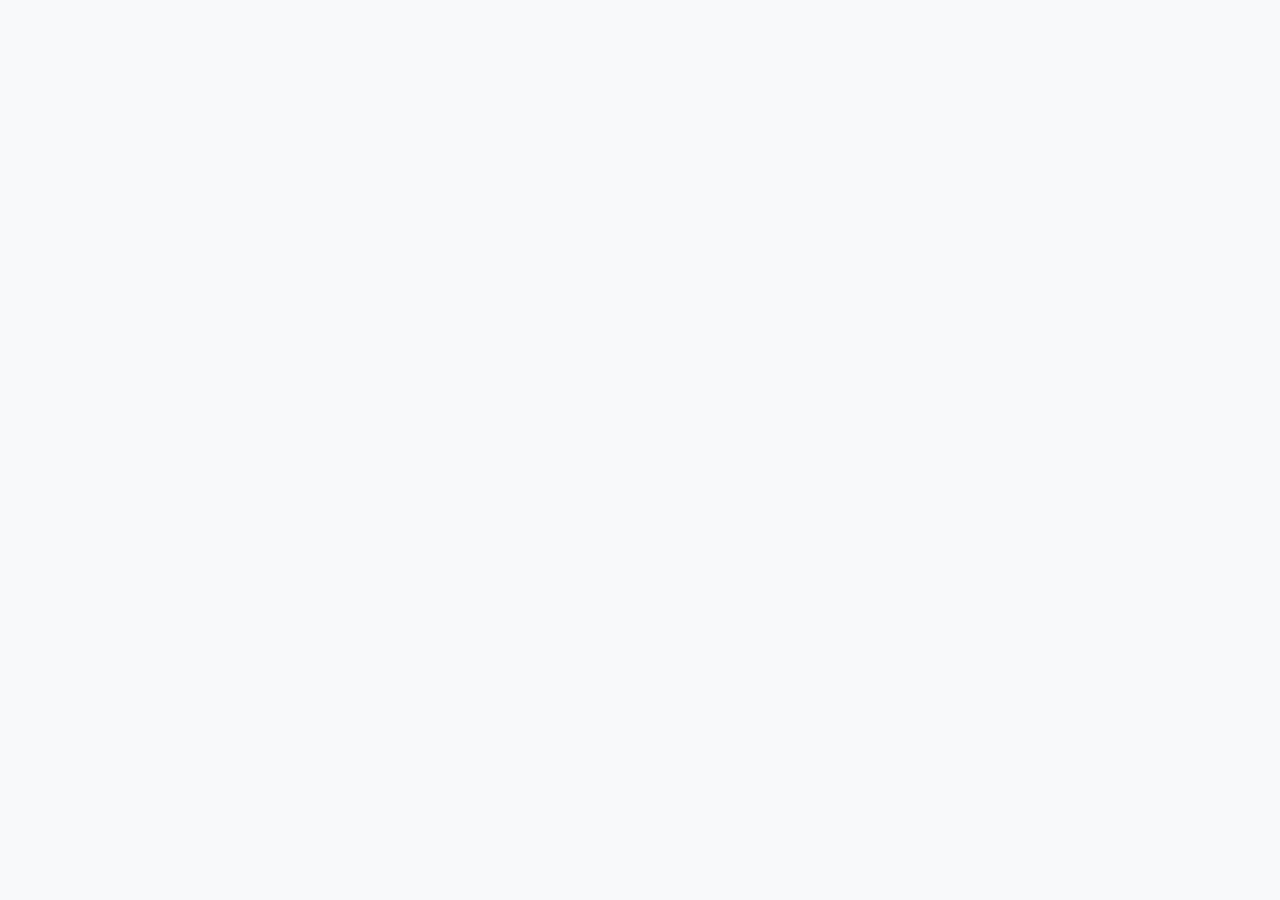
==== commit ebb34ed5: "Add Salesforce beacon script to index.html" ====
--- a/index.html
+++ b/index.html
@@ -6,6 +6,7 @@
   <title>ShopEase – Premium Online Shopping</title>
   <meta name="description" content="ShopEase – Discover amazing deals on electronics, fashion, home decor, beauty and more. Shop with confidence." />
   <link rel="stylesheet" href="styles.css" />
+  <script src="https://cdn.c360a.salesforce.com/beacon/c360a/8842efab-59fa-426b-980d-b80e8fdeb8ed/scripts/c360a.min.js">
 </head>
 <body>
 
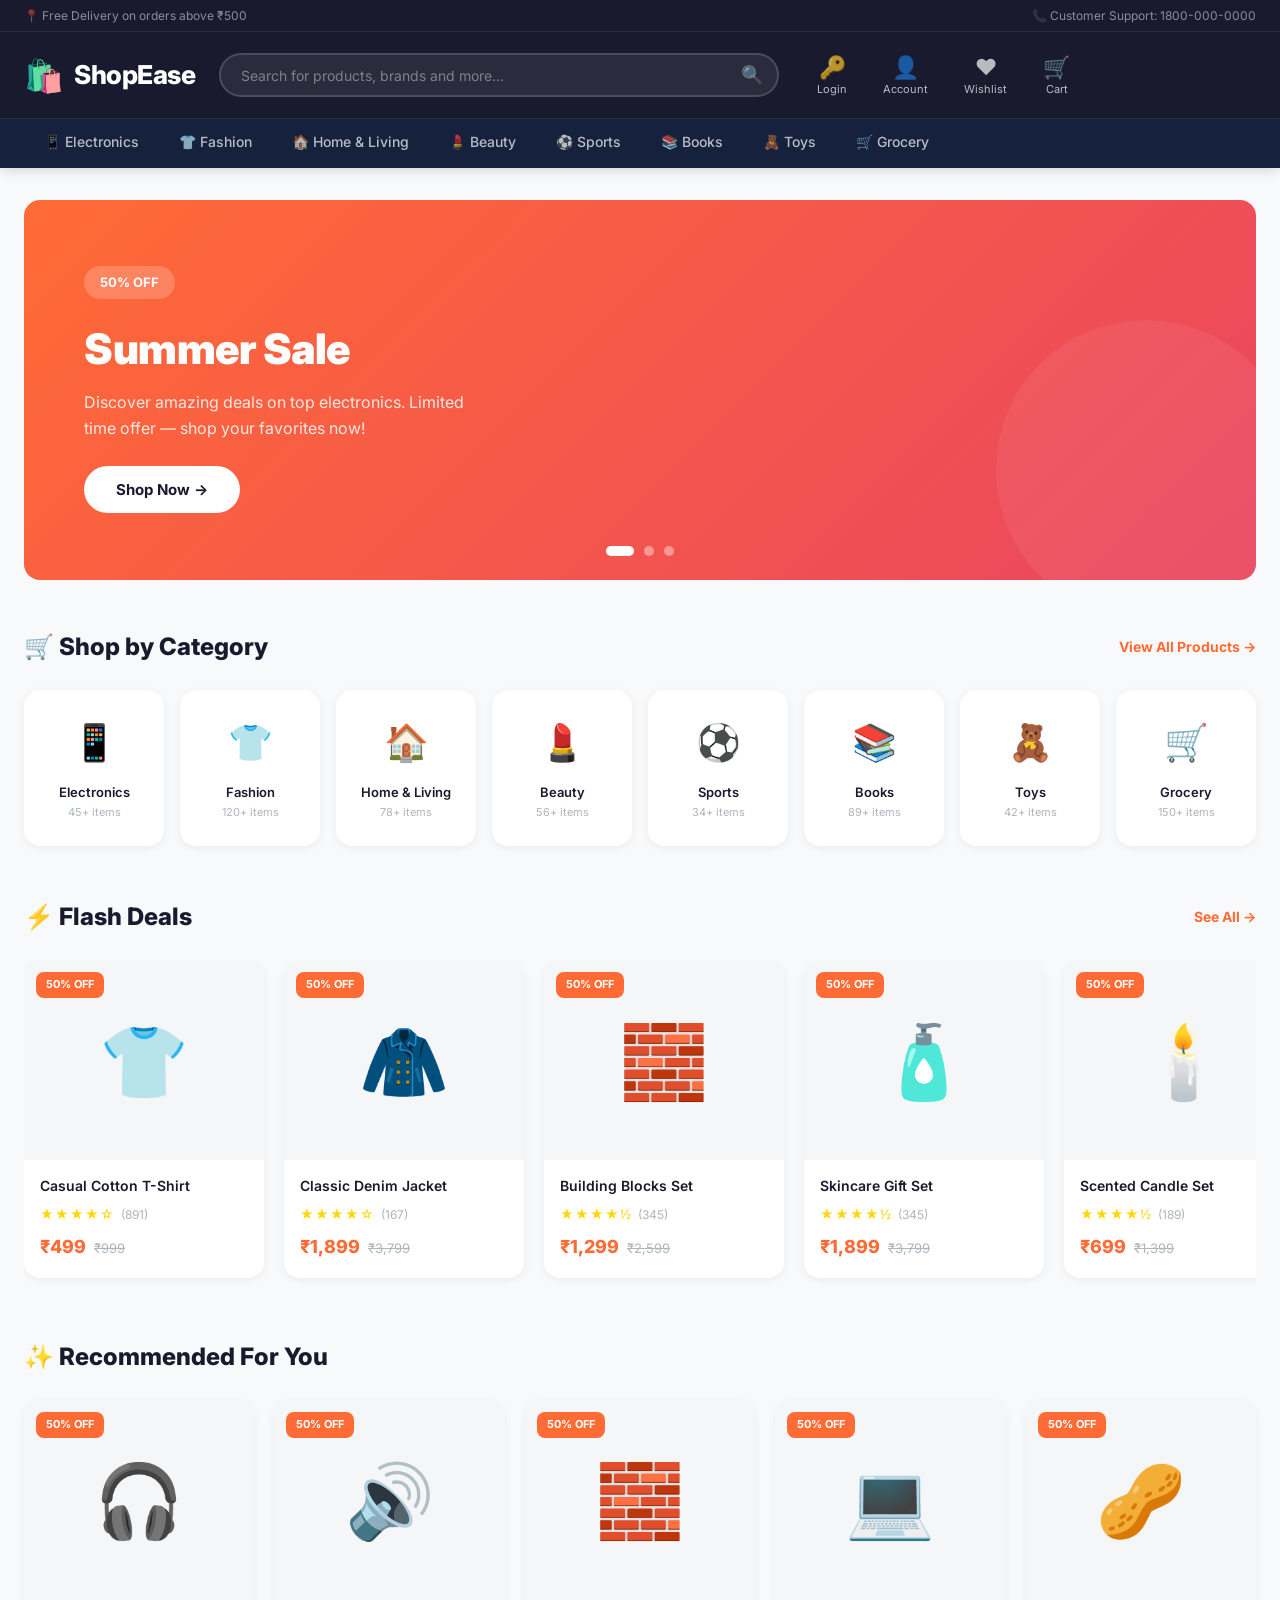
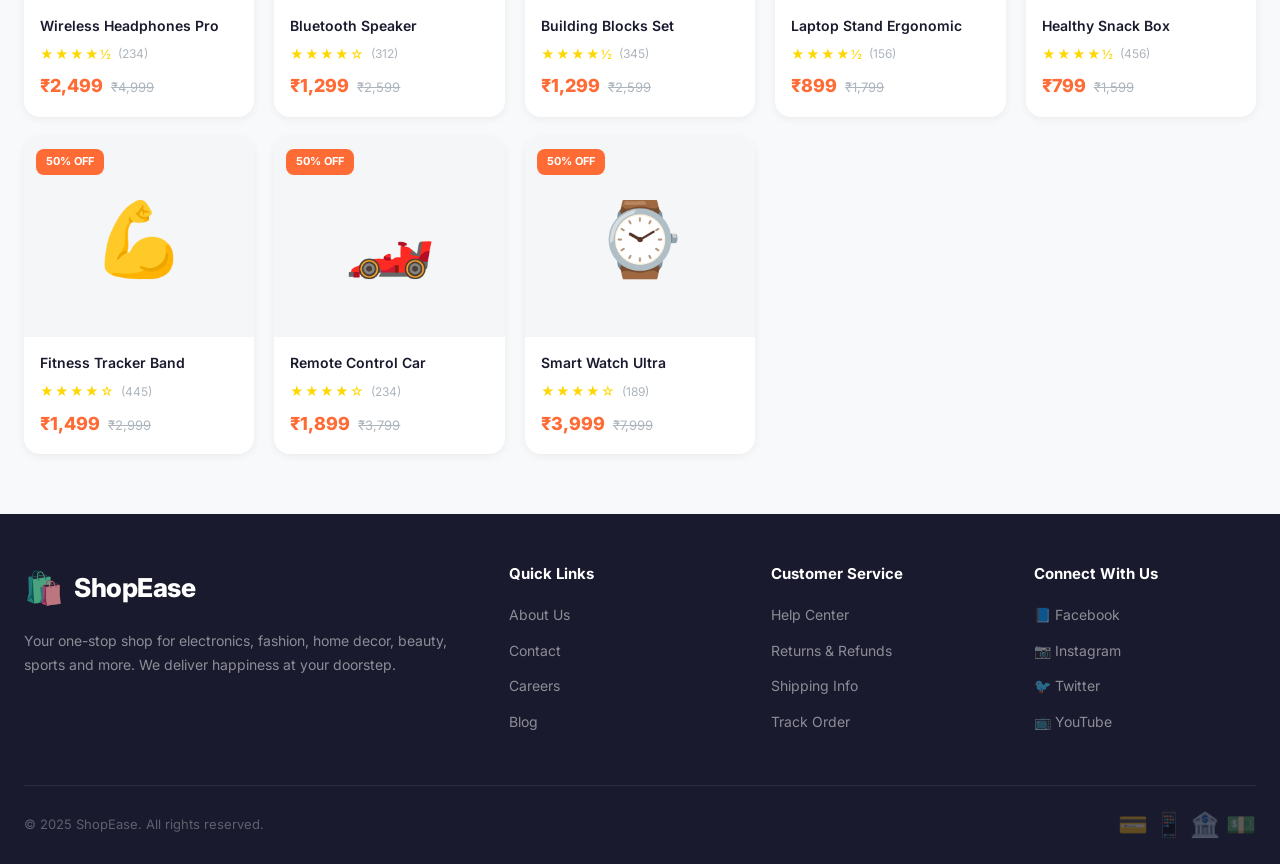
==== commit 72675280: "update script" ====
--- a/index.html
+++ b/index.html
@@ -1,295 +1,305 @@
 <!DOCTYPE html>
 <html lang="en">
+
 <head>
   <meta charset="UTF-8" />
   <meta name="viewport" content="width=device-width, initial-scale=1.0" />
   <title>ShopEase – Premium Online Shopping</title>
-  <meta name="description" content="ShopEase – Discover amazing deals on electronics, fashion, home decor, beauty and more. Shop with confidence." />
+  <meta name="description"
+    content="ShopEase – Discover amazing deals on electronics, fashion, home decor, beauty and more. Shop with confidence." />
   <link rel="stylesheet" href="styles.css" />
-  <script src="https://cdn.c360a.salesforce.com/beacon/c360a/8842efab-59fa-426b-980d-b80e8fdeb8ed/scripts/c360a.min.js">
+  <script
+    src="https://cdn.c360a.salesforce.com/beacon/c360a/8842efab-59fa-426b-980d-b80e8fdeb8ed/scripts/c360a.min.js"></script>
 </head>
+
 <body>
 
-<!-- TOAST -->
-<div id="toast" class="toast"></div>
-
-<!-- ============================================
+  <!-- TOAST -->
+  <div id="toast" class="toast"></div>
+
+  <!-- ============================================
      PAGE 1: LOGIN
      ============================================ -->
-<div id="loginPage" class="page login-page">
-  <div class="login-card">
-    <div class="login-hero">
-      <div class="emoji">🛍️</div>
-      <h2>ShopEase</h2>
-      <p>Your one-stop destination for everything you love. Shop the latest trends with amazing deals.</p>
+  <div id="loginPage" class="page login-page">
+    <div class="login-card">
+      <div class="login-hero">
+        <div class="emoji">🛍️</div>
+        <h2>ShopEase</h2>
+        <p>Your one-stop destination for everything you love. Shop the latest trends with amazing deals.</p>
+      </div>
+      <div class="login-form-side">
+        <h1>Welcome Back!</h1>
+        <p class="subtitle">Sign in to your account to continue</p>
+        <div class="form-group">
+          <label>Email Address</label>
+          <div class="input-wrap">
+            <span class="input-icon">📧</span>
+            <input type="email" id="emailInput" placeholder="Enter your email" />
+          </div>
+        </div>
+        <div class="form-group">
+          <label>Password</label>
+          <div class="input-wrap">
+            <span class="input-icon">🔒</span>
+            <input type="password" id="passwordInput" placeholder="Enter your password" />
+          </div>
+        </div>
+        <div class="form-options">
+          <label><input type="checkbox" checked /> Remember me</label>
+          <a href="#" onclick="showToast('Password reset link sent!');return false;">Forgot Password?</a>
+        </div>
+        <button class="btn btn-primary-full" onclick="loginSuccess()">Sign In →</button>
+        <div class="divider">Or continue with</div>
+        <div class="social-row">
+          <button class="btn-social" onclick="loginSuccess()"><span style="color:#4285F4;font-weight:800;">G</span>
+            Google</button>
+          <button class="btn-social" onclick="loginSuccess()"><span style="color:#1877F2;font-weight:800;">f</span>
+            Facebook</button>
+        </div>
+        <div class="login-footer">Don't have an account? <a href="#"
+            onclick="showToast('Sign Up - Coming soon!');return false;">Sign Up</a></div>
+      </div>
     </div>
-    <div class="login-form-side">
-      <h1>Welcome Back!</h1>
-      <p class="subtitle">Sign in to your account to continue</p>
-      <div class="form-group">
-        <label>Email Address</label>
-        <div class="input-wrap">
-          <span class="input-icon">📧</span>
-          <input type="email" id="emailInput" placeholder="Enter your email" />
-        </div>
-      </div>
-      <div class="form-group">
-        <label>Password</label>
-        <div class="input-wrap">
-          <span class="input-icon">🔒</span>
-          <input type="password" id="passwordInput" placeholder="Enter your password" />
-        </div>
-      </div>
-      <div class="form-options">
-        <label><input type="checkbox" checked /> Remember me</label>
-        <a href="#" onclick="showToast('Password reset link sent!');return false;">Forgot Password?</a>
-      </div>
-      <button class="btn btn-primary-full" onclick="loginSuccess()">Sign In →</button>
-      <div class="divider">Or continue with</div>
-      <div class="social-row">
-        <button class="btn-social" onclick="loginSuccess()"><span style="color:#4285F4;font-weight:800;">G</span> Google</button>
-        <button class="btn-social" onclick="loginSuccess()"><span style="color:#1877F2;font-weight:800;">f</span> Facebook</button>
-      </div>
-      <div class="login-footer">Don't have an account? <a href="#" onclick="showToast('Sign Up - Coming soon!');return false;">Sign Up</a></div>
-    </div>
-  </div>
-</div>
-
-<!-- ============================================
+  </div>
+
+  <!-- ============================================
      PAGE 2: HOME
      ============================================ -->
-<div id="homePage" class="page active">
-  <!-- Header -->
-  <header class="site-header">
-    <div class="header-top">
-      <div class="container">
-        <span>📍 Free Delivery on orders above ₹500</span>
-        <span>📞 Customer Support: 1800-000-0000</span>
-      </div>
-    </div>
-    <div class="header-main">
-      <div class="container">
-        <div class="logo" onclick="navigateTo('homePage')">
-          <span class="logo-emoji">🛍️</span>
-          <span class="logo-text">ShopEase</span>
-        </div>
-        <div class="header-search">
-          <input type="text" placeholder="Search for products, brands and more..." />
-          <span class="search-icon">🔍</span>
-        </div>
-        <div class="header-actions">
-          <button class="header-btn" id="loginHeaderBtn" onclick="navigateTo('loginPage')">
-            <span class="emoji">🔑</span>
-            <span>Login</span>
-          </button>
-          <button class="header-btn" onclick="showToast('Profile coming soon!')">
-            <span class="emoji">👤</span>
-            <span>Account</span>
-          </button>
-          <button class="header-btn" onclick="showToast('Wishlist coming soon!')">
-            <span class="emoji">❤️</span>
-            <span>Wishlist</span>
-          </button>
-          <button class="header-btn" id="headerCartBtn" onclick="navigateTo('cartPage')">
-            <span class="emoji">🛒</span>
-            <span>Cart</span>
-            <span class="badge" id="headerCartBadge" style="display:none;">0</span>
-          </button>
-        </div>
-      </div>
-    </div>
-    <nav class="nav-bar" id="navBar">
-      <div class="container" id="navLinks"></div>
-    </nav>
-  </header>
-
-  <main>
-    <div class="container" style="padding-top:32px;">
-      <!-- Hero Banner -->
-      <div class="hero-banner" id="heroBanner">
-        <div class="hero-track" id="heroTrack"></div>
-        <div class="hero-dots" id="heroDots"></div>
-      </div>
-
-      <!-- Categories -->
-      <div class="section">
-        <div class="section-header">
-          <h2 class="section-title">🛒 Shop by Category</h2>
-          <span class="see-all" onclick="showAllProducts()">View All Products →</span>
-        </div>
-        <div class="categories-grid" id="categoriesGrid"></div>
-      </div>
-
-      <!-- Flash Deals -->
-      <div class="section">
-        <div class="section-header">
-          <h2 class="section-title">⚡ Flash Deals</h2>
-          <span class="see-all" onclick="showAllProducts()">See All →</span>
-        </div>
-        <div class="products-row" id="flashDealsRow"></div>
-      </div>
-
-      <!-- Recommended -->
-      <div class="section">
-        <div class="section-header">
-          <h2 class="section-title">✨ Recommended For You</h2>
-        </div>
-        <div class="products-grid" id="recommendedGrid"></div>
-      </div>
-    </div>
-  </main>
-
-  <!-- Footer -->
-  <footer class="site-footer">
-    <div class="container">
-      <div class="footer-grid">
-        <div class="footer-brand">
-          <div class="logo">
+  <div id="homePage" class="page active">
+    <!-- Header -->
+    <header class="site-header">
+      <div class="header-top">
+        <div class="container">
+          <span>📍 Free Delivery on orders above ₹500</span>
+          <span>📞 Customer Support: 1800-000-0000</span>
+        </div>
+      </div>
+      <div class="header-main">
+        <div class="container">
+          <div class="logo" onclick="navigateTo('homePage')">
             <span class="logo-emoji">🛍️</span>
             <span class="logo-text">ShopEase</span>
           </div>
-          <p>Your one-stop shop for electronics, fashion, home decor, beauty, sports and more. We deliver happiness at your doorstep.</p>
-        </div>
-        <div class="footer-col">
-          <h4>Quick Links</h4>
-          <ul>
-            <li><a href="#" onclick="showToast('About Us - Coming soon!')">About Us</a></li>
-            <li><a href="#" onclick="showToast('Contact Us - Coming soon!')">Contact</a></li>
-            <li><a href="#" onclick="showToast('Careers - Coming soon!')">Careers</a></li>
-            <li><a href="#" onclick="showToast('Blog - Coming soon!')">Blog</a></li>
-          </ul>
-        </div>
-        <div class="footer-col">
-          <h4>Customer Service</h4>
-          <ul>
-            <li><a href="#">Help Center</a></li>
-            <li><a href="#">Returns & Refunds</a></li>
-            <li><a href="#">Shipping Info</a></li>
-            <li><a href="#">Track Order</a></li>
-          </ul>
-        </div>
-        <div class="footer-col">
-          <h4>Connect With Us</h4>
-          <ul>
-            <li><a href="#">📘 Facebook</a></li>
-            <li><a href="#">📷 Instagram</a></li>
-            <li><a href="#">🐦 Twitter</a></li>
-            <li><a href="#">📺 YouTube</a></li>
-          </ul>
-        </div>
-      </div>
-      <div class="footer-bottom">
-        <span>© 2025 ShopEase. All rights reserved.</span>
-        <div class="footer-payments">💳 📱 🏦 💵</div>
-      </div>
-    </div>
-  </footer>
-</div>
-
-<!-- ============================================
+          <div class="header-search">
+            <input type="text" placeholder="Search for products, brands and more..." />
+            <span class="search-icon">🔍</span>
+          </div>
+          <div class="header-actions">
+            <button class="header-btn" id="loginHeaderBtn" onclick="navigateTo('loginPage')">
+              <span class="emoji">🔑</span>
+              <span>Login</span>
+            </button>
+            <button class="header-btn" onclick="showToast('Profile coming soon!')">
+              <span class="emoji">👤</span>
+              <span>Account</span>
+            </button>
+            <button class="header-btn" onclick="showToast('Wishlist coming soon!')">
+              <span class="emoji">❤️</span>
+              <span>Wishlist</span>
+            </button>
+            <button class="header-btn" id="headerCartBtn" onclick="navigateTo('cartPage')">
+              <span class="emoji">🛒</span>
+              <span>Cart</span>
+              <span class="badge" id="headerCartBadge" style="display:none;">0</span>
+            </button>
+          </div>
+        </div>
+      </div>
+      <nav class="nav-bar" id="navBar">
+        <div class="container" id="navLinks"></div>
+      </nav>
+    </header>
+
+    <main>
+      <div class="container" style="padding-top:32px;">
+        <!-- Hero Banner -->
+        <div class="hero-banner" id="heroBanner">
+          <div class="hero-track" id="heroTrack"></div>
+          <div class="hero-dots" id="heroDots"></div>
+        </div>
+
+        <!-- Categories -->
+        <div class="section">
+          <div class="section-header">
+            <h2 class="section-title">🛒 Shop by Category</h2>
+            <span class="see-all" onclick="showAllProducts()">View All Products →</span>
+          </div>
+          <div class="categories-grid" id="categoriesGrid"></div>
+        </div>
+
+        <!-- Flash Deals -->
+        <div class="section">
+          <div class="section-header">
+            <h2 class="section-title">⚡ Flash Deals</h2>
+            <span class="see-all" onclick="showAllProducts()">See All →</span>
+          </div>
+          <div class="products-row" id="flashDealsRow"></div>
+        </div>
+
+        <!-- Recommended -->
+        <div class="section">
+          <div class="section-header">
+            <h2 class="section-title">✨ Recommended For You</h2>
+          </div>
+          <div class="products-grid" id="recommendedGrid"></div>
+        </div>
+      </div>
+    </main>
+
+    <!-- Footer -->
+    <footer class="site-footer">
+      <div class="container">
+        <div class="footer-grid">
+          <div class="footer-brand">
+            <div class="logo">
+              <span class="logo-emoji">🛍️</span>
+              <span class="logo-text">ShopEase</span>
+            </div>
+            <p>Your one-stop shop for electronics, fashion, home decor, beauty, sports and more. We deliver happiness at
+              your doorstep.</p>
+          </div>
+          <div class="footer-col">
+            <h4>Quick Links</h4>
+            <ul>
+              <li><a href="#" onclick="showToast('About Us - Coming soon!')">About Us</a></li>
+              <li><a href="#" onclick="showToast('Contact Us - Coming soon!')">Contact</a></li>
+              <li><a href="#" onclick="showToast('Careers - Coming soon!')">Careers</a></li>
+              <li><a href="#" onclick="showToast('Blog - Coming soon!')">Blog</a></li>
+            </ul>
+          </div>
+          <div class="footer-col">
+            <h4>Customer Service</h4>
+            <ul>
+              <li><a href="#">Help Center</a></li>
+              <li><a href="#">Returns & Refunds</a></li>
+              <li><a href="#">Shipping Info</a></li>
+              <li><a href="#">Track Order</a></li>
+            </ul>
+          </div>
+          <div class="footer-col">
+            <h4>Connect With Us</h4>
+            <ul>
+              <li><a href="#">📘 Facebook</a></li>
+              <li><a href="#">📷 Instagram</a></li>
+              <li><a href="#">🐦 Twitter</a></li>
+              <li><a href="#">📺 YouTube</a></li>
+            </ul>
+          </div>
+        </div>
+        <div class="footer-bottom">
+          <span>© 2025 ShopEase. All rights reserved.</span>
+          <div class="footer-payments">💳 📱 🏦 💵</div>
+        </div>
+      </div>
+    </footer>
+  </div>
+
+  <!-- ============================================
      PAGE 3: PRODUCT LIST
      ============================================ -->
-<div id="productListPage" class="page">
-  <header class="site-header" id="listHeader"></header>
-  <main>
-    <div class="container list-page-content">
-      <div class="breadcrumb">
-        <a href="#" onclick="navigateTo('homePage');return false;">Home</a>
-        <span class="sep">›</span>
-        <span id="breadcrumbCategory">Category</span>
-      </div>
-      <div class="list-layout">
-        <aside class="filter-sidebar">
-          <h3>⚙ Filters</h3>
-          <div class="filter-group">
-            <h4>Price Range</h4>
-            <label><input type="checkbox" checked /> All Prices</label>
-            <label><input type="checkbox" /> Under ₹500</label>
-            <label><input type="checkbox" /> ₹500 - ₹1,000</label>
-            <label><input type="checkbox" /> ₹1,000 - ₹3,000</label>
-            <label><input type="checkbox" /> Above ₹3,000</label>
-          </div>
-          <div class="filter-group">
-            <h4>Rating</h4>
-            <label><input type="checkbox" /> ★★★★★ & above</label>
-            <label><input type="checkbox" /> ★★★★ & above</label>
-            <label><input type="checkbox" /> ★★★ & above</label>
-          </div>
-          <div class="filter-group">
-            <h4>Availability</h4>
-            <label><input type="checkbox" checked /> In Stock Only</label>
-          </div>
-        </aside>
-        <div class="list-main">
-          <div class="list-header">
-            <div>
-              <h2 id="listTitle">Category</h2>
-              <span class="count" id="productCount">0 products</span>
-            </div>
-            <select class="sort-select" onchange="showToast('Sort applied!')">
-              <option>Sort: Relevance</option>
-              <option>Price: Low to High</option>
-              <option>Price: High to Low</option>
-              <option>Newest First</option>
-              <option>Rating</option>
-            </select>
-          </div>
-          <div class="products-grid" id="listGrid"></div>
-        </div>
-      </div>
-    </div>
-  </main>
-</div>
-
-<!-- ============================================
+  <div id="productListPage" class="page">
+    <header class="site-header" id="listHeader"></header>
+    <main>
+      <div class="container list-page-content">
+        <div class="breadcrumb">
+          <a href="#" onclick="navigateTo('homePage');return false;">Home</a>
+          <span class="sep">›</span>
+          <span id="breadcrumbCategory">Category</span>
+        </div>
+        <div class="list-layout">
+          <aside class="filter-sidebar">
+            <h3>⚙ Filters</h3>
+            <div class="filter-group">
+              <h4>Price Range</h4>
+              <label><input type="checkbox" checked /> All Prices</label>
+              <label><input type="checkbox" /> Under ₹500</label>
+              <label><input type="checkbox" /> ₹500 - ₹1,000</label>
+              <label><input type="checkbox" /> ₹1,000 - ₹3,000</label>
+              <label><input type="checkbox" /> Above ₹3,000</label>
+            </div>
+            <div class="filter-group">
+              <h4>Rating</h4>
+              <label><input type="checkbox" /> ★★★★★ & above</label>
+              <label><input type="checkbox" /> ★★★★ & above</label>
+              <label><input type="checkbox" /> ★★★ & above</label>
+            </div>
+            <div class="filter-group">
+              <h4>Availability</h4>
+              <label><input type="checkbox" checked /> In Stock Only</label>
+            </div>
+          </aside>
+          <div class="list-main">
+            <div class="list-header">
+              <div>
+                <h2 id="listTitle">Category</h2>
+                <span class="count" id="productCount">0 products</span>
+              </div>
+              <select class="sort-select" onchange="showToast('Sort applied!')">
+                <option>Sort: Relevance</option>
+                <option>Price: Low to High</option>
+                <option>Price: High to Low</option>
+                <option>Newest First</option>
+                <option>Rating</option>
+              </select>
+            </div>
+            <div class="products-grid" id="listGrid"></div>
+          </div>
+        </div>
+      </div>
+    </main>
+  </div>
+
+  <!-- ============================================
      PAGE 4: PRODUCT DETAIL
      ============================================ -->
-<div id="productDetailPage" class="page">
-  <header class="site-header" id="detailHeader"></header>
-  <main>
-    <div class="container detail-page-content">
-      <div class="breadcrumb" id="detailBreadcrumb"></div>
-      <div id="detailContent"></div>
-    </div>
-  </main>
-</div>
-
-<!-- ============================================
+  <div id="productDetailPage" class="page">
+    <header class="site-header" id="detailHeader"></header>
+    <main>
+      <div class="container detail-page-content">
+        <div class="breadcrumb" id="detailBreadcrumb"></div>
+        <div id="detailContent"></div>
+      </div>
+    </main>
+  </div>
+
+  <!-- ============================================
      PAGE 5: CART
      ============================================ -->
-<div id="cartPage" class="page">
-  <header class="site-header" id="cartHeader"></header>
-  <main>
-    <div class="container cart-page-content">
-      <h1 style="font-size:28px;font-weight:800;margin-bottom:24px;">🛒 Shopping Cart <span id="cartCountLabel" style="font-size:16px;color:var(--text-secondary);font-weight:400;"></span></h1>
-      <div id="cartContent"></div>
-    </div>
-  </main>
-</div>
-
-<!-- ============================================
+  <div id="cartPage" class="page">
+    <header class="site-header" id="cartHeader"></header>
+    <main>
+      <div class="container cart-page-content">
+        <h1 style="font-size:28px;font-weight:800;margin-bottom:24px;">🛒 Shopping Cart <span id="cartCountLabel"
+            style="font-size:16px;color:var(--text-secondary);font-weight:400;"></span></h1>
+        <div id="cartContent"></div>
+      </div>
+    </main>
+  </div>
+
+  <!-- ============================================
      PAGE 6: PAYMENT
      ============================================ -->
-<div id="paymentPage" class="page">
-  <header class="site-header" id="paymentHeader"></header>
-  <main>
-    <div class="container payment-page-content">
-      <h1 style="font-size:28px;font-weight:800;margin-bottom:24px;">💳 Checkout</h1>
-      <div id="paymentContent"></div>
-    </div>
-  </main>
-</div>
-
-<!-- ============================================
+  <div id="paymentPage" class="page">
+    <header class="site-header" id="paymentHeader"></header>
+    <main>
+      <div class="container payment-page-content">
+        <h1 style="font-size:28px;font-weight:800;margin-bottom:24px;">💳 Checkout</h1>
+        <div id="paymentContent"></div>
+      </div>
+    </main>
+  </div>
+
+  <!-- ============================================
      PAGE 7: ORDER CONFIRMATION
      ============================================ -->
-<div id="orderPage" class="page">
-  <header class="site-header" id="orderHeader"></header>
-  <main>
-    <div class="container order-page-content" id="orderContent"></div>
-  </main>
-</div>
-
-<script src="app.js"></script>
+  <div id="orderPage" class="page">
+    <header class="site-header" id="orderHeader"></header>
+    <main>
+      <div class="container order-page-content" id="orderContent"></div>
+    </main>
+  </div>
+
+  <script src="app.js"></script>
 </body>
-</html>
+
+</html>
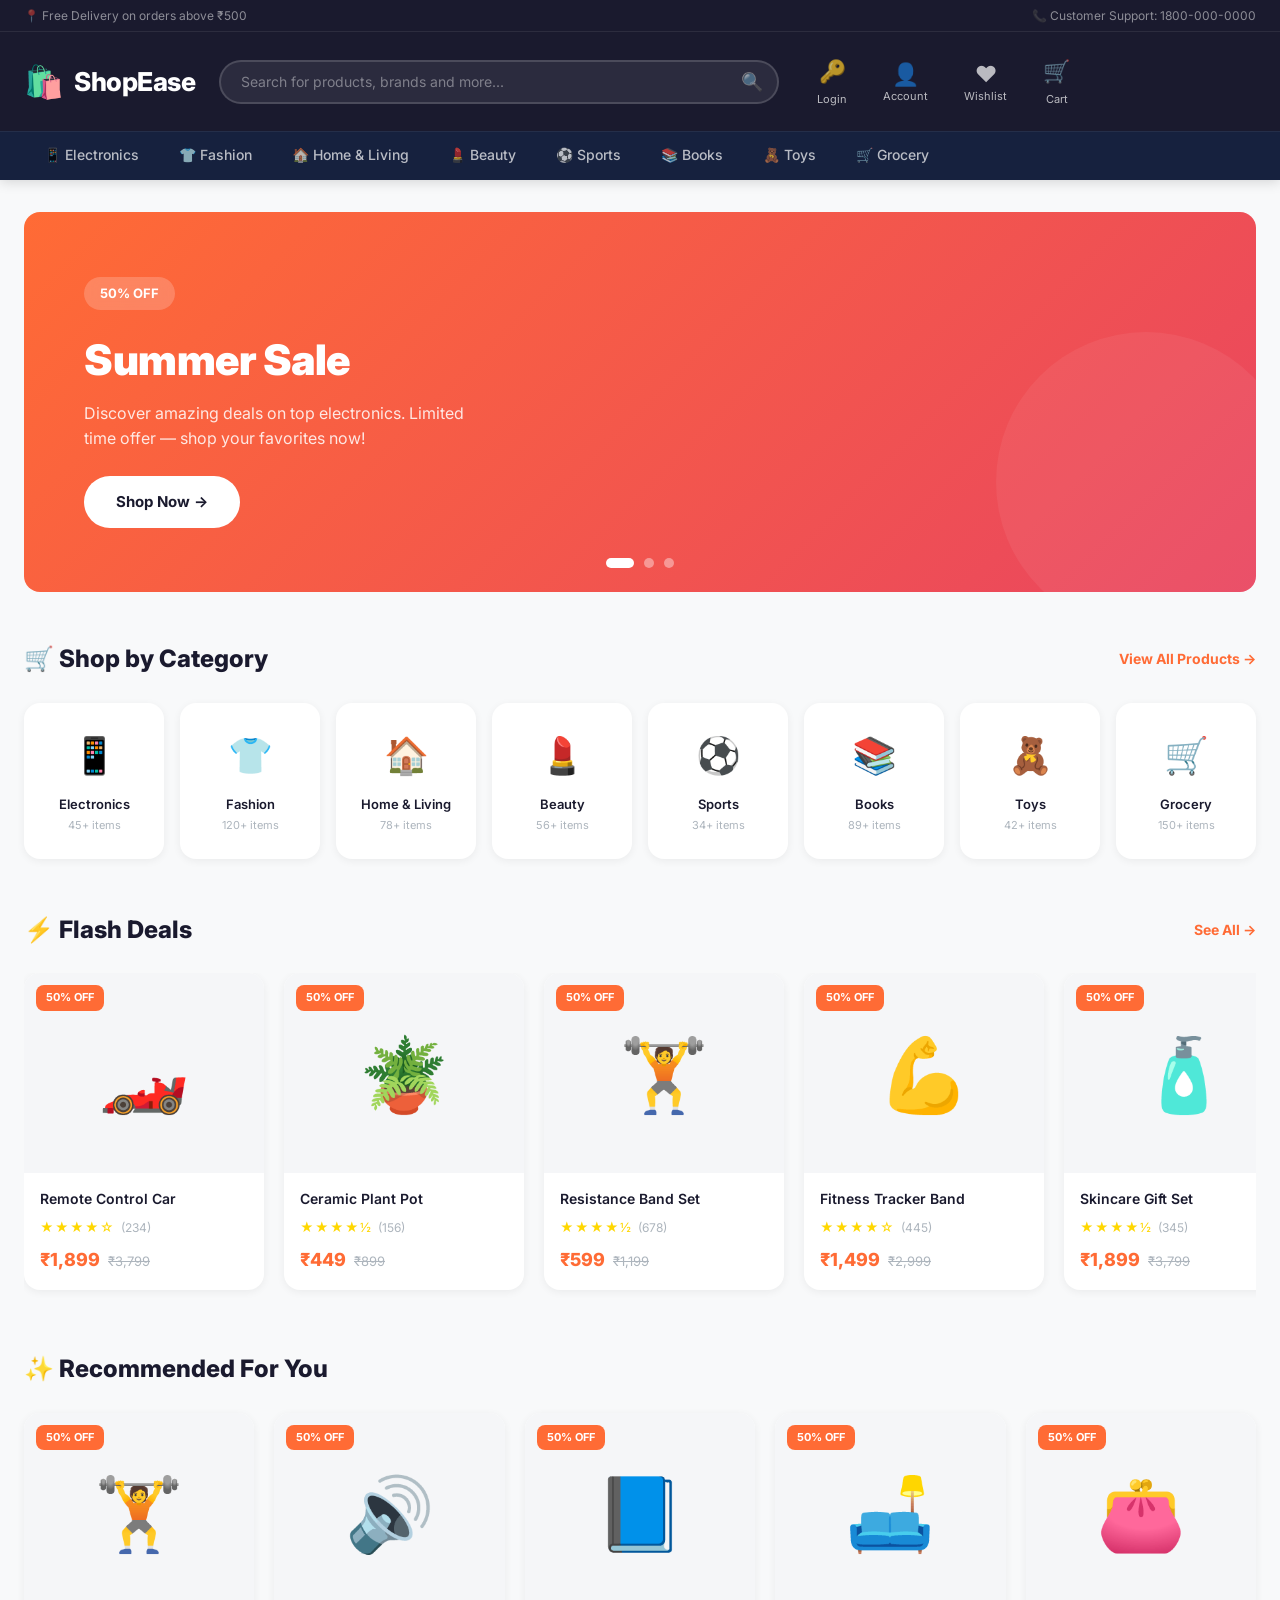
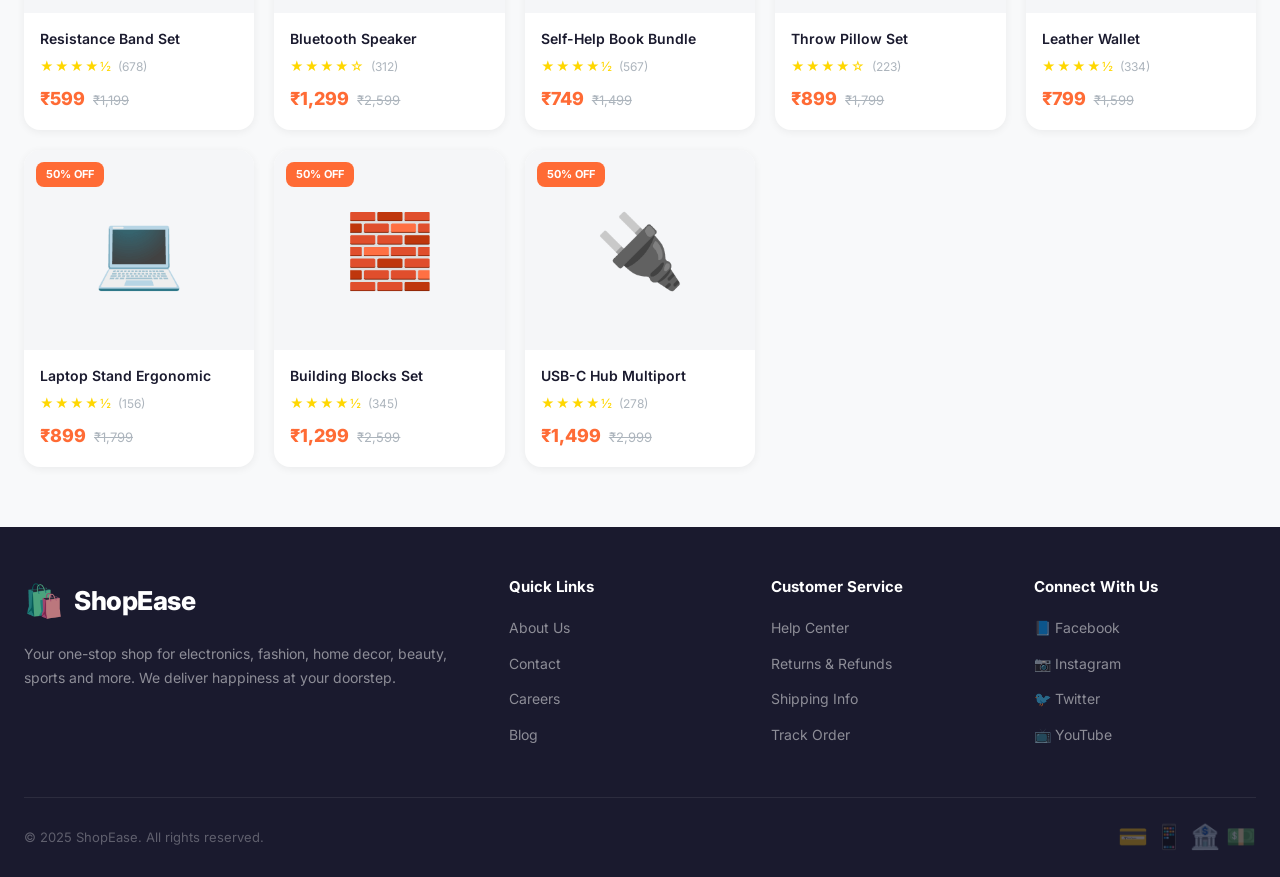
==== commit 221dc3b9: "links added" ====
--- a/index.html
+++ b/index.html
@@ -17,289 +17,110 @@
   <!-- TOAST -->
   <div id="toast" class="toast"></div>
 
-  <!-- ============================================
-     PAGE 1: LOGIN
-     ============================================ -->
-  <div id="loginPage" class="page login-page">
-    <div class="login-card">
-      <div class="login-hero">
-        <div class="emoji">🛍️</div>
-        <h2>ShopEase</h2>
-        <p>Your one-stop destination for everything you love. Shop the latest trends with amazing deals.</p>
+  <!-- Header -->
+  <header class="site-header" id="siteHeader"></header>
+
+  <main>
+    <div class="container" style="padding-top:32px;">
+      <!-- Hero Banner -->
+      <div class="hero-banner" id="heroBanner">
+        <div class="hero-track" id="heroTrack"></div>
+        <div class="hero-dots" id="heroDots"></div>
       </div>
-      <div class="login-form-side">
-        <h1>Welcome Back!</h1>
-        <p class="subtitle">Sign in to your account to continue</p>
-        <div class="form-group">
-          <label>Email Address</label>
-          <div class="input-wrap">
-            <span class="input-icon">📧</span>
-            <input type="email" id="emailInput" placeholder="Enter your email" />
-          </div>
+
+      <!-- Categories -->
+      <div class="section">
+        <div class="section-header">
+          <h2 class="section-title">🛒 Shop by Category</h2>
+          <a href="products.html?cat=0&name=All%20Products" class="see-all">View All Products →</a>
         </div>
-        <div class="form-group">
-          <label>Password</label>
-          <div class="input-wrap">
-            <span class="input-icon">🔒</span>
-            <input type="password" id="passwordInput" placeholder="Enter your password" />
-          </div>
+        <div class="categories-grid" id="categoriesGrid"></div>
+      </div>
+
+      <!-- Flash Deals -->
+      <div class="section">
+        <div class="section-header">
+          <h2 class="section-title">⚡ Flash Deals</h2>
+          <a href="products.html?cat=0&name=All%20Products" class="see-all">See All →</a>
         </div>
-        <div class="form-options">
-          <label><input type="checkbox" checked /> Remember me</label>
-          <a href="#" onclick="showToast('Password reset link sent!');return false;">Forgot Password?</a>
+        <div class="products-row" id="flashDealsRow"></div>
+      </div>
+
+      <!-- Recommended -->
+      <div class="section">
+        <div class="section-header">
+          <h2 class="section-title">✨ Recommended For You</h2>
         </div>
-        <button class="btn btn-primary-full" onclick="loginSuccess()">Sign In →</button>
-        <div class="divider">Or continue with</div>
-        <div class="social-row">
-          <button class="btn-social" onclick="loginSuccess()"><span style="color:#4285F4;font-weight:800;">G</span>
-            Google</button>
-          <button class="btn-social" onclick="loginSuccess()"><span style="color:#1877F2;font-weight:800;">f</span>
-            Facebook</button>
-        </div>
-        <div class="login-footer">Don't have an account? <a href="#"
-            onclick="showToast('Sign Up - Coming soon!');return false;">Sign Up</a></div>
+        <div class="products-grid" id="recommendedGrid"></div>
       </div>
     </div>
-  </div>
+  </main>
 
-  <!-- ============================================
-     PAGE 2: HOME
-     ============================================ -->
-  <div id="homePage" class="page active">
-    <!-- Header -->
-    <header class="site-header">
-      <div class="header-top">
-        <div class="container">
-          <span>📍 Free Delivery on orders above ₹500</span>
-          <span>📞 Customer Support: 1800-000-0000</span>
+  <!-- Footer -->
+  <footer class="site-footer" id="siteFooter"></footer>
+
+  <script src="shared.js"></script>
+  <script>
+    // ============ HOME PAGE LOGIC ============
+    let bannerIndex = 0;
+    let bannerInterval;
+
+    function renderHomePage() {
+      renderHeader('siteHeader');
+      renderFooter('siteFooter');
+
+      // Hero Banner
+      const track = document.getElementById('heroTrack');
+      const dots = document.getElementById('heroDots');
+      track.innerHTML = banners.map(b => `
+        <div class="hero-slide" style="background:${b.gradient}">
+          <span class="hero-badge">${b.badge}</span>
+          <h2 class="hero-title">${b.title}</h2>
+          <p class="hero-subtitle">${b.subtitle}</p>
+          <a href="products.html?cat=0&name=All%20Products" class="hero-cta">Shop Now →</a>
         </div>
-      </div>
-      <div class="header-main">
-        <div class="container">
-          <div class="logo" onclick="navigateTo('homePage')">
-            <span class="logo-emoji">🛍️</span>
-            <span class="logo-text">ShopEase</span>
-          </div>
-          <div class="header-search">
-            <input type="text" placeholder="Search for products, brands and more..." />
-            <span class="search-icon">🔍</span>
-          </div>
-          <div class="header-actions">
-            <button class="header-btn" id="loginHeaderBtn" onclick="navigateTo('loginPage')">
-              <span class="emoji">🔑</span>
-              <span>Login</span>
-            </button>
-            <button class="header-btn" onclick="showToast('Profile coming soon!')">
-              <span class="emoji">👤</span>
-              <span>Account</span>
-            </button>
-            <button class="header-btn" onclick="showToast('Wishlist coming soon!')">
-              <span class="emoji">❤️</span>
-              <span>Wishlist</span>
-            </button>
-            <button class="header-btn" id="headerCartBtn" onclick="navigateTo('cartPage')">
-              <span class="emoji">🛒</span>
-              <span>Cart</span>
-              <span class="badge" id="headerCartBadge" style="display:none;">0</span>
-            </button>
-          </div>
-        </div>
-      </div>
-      <nav class="nav-bar" id="navBar">
-        <div class="container" id="navLinks"></div>
-      </nav>
-    </header>
+      `).join('');
+      dots.innerHTML = banners.map((_, i) => `<div class="hero-dot ${i === 0 ? 'active' : ''}" onclick="goToBanner(${i})"></div>`).join('');
 
-    <main>
-      <div class="container" style="padding-top:32px;">
-        <!-- Hero Banner -->
-        <div class="hero-banner" id="heroBanner">
-          <div class="hero-track" id="heroTrack"></div>
-          <div class="hero-dots" id="heroDots"></div>
-        </div>
+      clearInterval(bannerInterval);
+      bannerIndex = 0;
+      bannerInterval = setInterval(() => {
+        bannerIndex = (bannerIndex + 1) % banners.length;
+        goToBanner(bannerIndex);
+      }, 5000);
 
-        <!-- Categories -->
-        <div class="section">
-          <div class="section-header">
-            <h2 class="section-title">🛒 Shop by Category</h2>
-            <span class="see-all" onclick="showAllProducts()">View All Products →</span>
-          </div>
-          <div class="categories-grid" id="categoriesGrid"></div>
-        </div>
+      // Categories Grid
+      document.getElementById('categoriesGrid').innerHTML = categories.map(c => `
+        <a href="products.html?cat=${c.id}&name=${encodeURIComponent(c.name)}" class="category-card">
+          <span class="emoji">${c.icon}</span>
+          <span class="name">${c.name}</span>
+          <span class="count">${c.count}+ items</span>
+        </a>
+      `).join('');
 
-        <!-- Flash Deals -->
-        <div class="section">
-          <div class="section-header">
-            <h2 class="section-title">⚡ Flash Deals</h2>
-            <span class="see-all" onclick="showAllProducts()">See All →</span>
-          </div>
-          <div class="products-row" id="flashDealsRow"></div>
-        </div>
+      // Flash Deals
+      document.getElementById('flashDealsRow').innerHTML = shuffle(products).slice(0, 6).map(productCardHTML).join('');
 
-        <!-- Recommended -->
-        <div class="section">
-          <div class="section-header">
-            <h2 class="section-title">✨ Recommended For You</h2>
-          </div>
-          <div class="products-grid" id="recommendedGrid"></div>
-        </div>
-      </div>
-    </main>
+      // Recommended
+      document.getElementById('recommendedGrid').innerHTML = shuffle(products).slice(0, 8).map(productCardHTML).join('');
+    }
 
-    <!-- Footer -->
-    <footer class="site-footer">
-      <div class="container">
-        <div class="footer-grid">
-          <div class="footer-brand">
-            <div class="logo">
-              <span class="logo-emoji">🛍️</span>
-              <span class="logo-text">ShopEase</span>
-            </div>
-            <p>Your one-stop shop for electronics, fashion, home decor, beauty, sports and more. We deliver happiness at
-              your doorstep.</p>
-          </div>
-          <div class="footer-col">
-            <h4>Quick Links</h4>
-            <ul>
-              <li><a href="#" onclick="showToast('About Us - Coming soon!')">About Us</a></li>
-              <li><a href="#" onclick="showToast('Contact Us - Coming soon!')">Contact</a></li>
-              <li><a href="#" onclick="showToast('Careers - Coming soon!')">Careers</a></li>
-              <li><a href="#" onclick="showToast('Blog - Coming soon!')">Blog</a></li>
-            </ul>
-          </div>
-          <div class="footer-col">
-            <h4>Customer Service</h4>
-            <ul>
-              <li><a href="#">Help Center</a></li>
-              <li><a href="#">Returns & Refunds</a></li>
-              <li><a href="#">Shipping Info</a></li>
-              <li><a href="#">Track Order</a></li>
-            </ul>
-          </div>
-          <div class="footer-col">
-            <h4>Connect With Us</h4>
-            <ul>
-              <li><a href="#">📘 Facebook</a></li>
-              <li><a href="#">📷 Instagram</a></li>
-              <li><a href="#">🐦 Twitter</a></li>
-              <li><a href="#">📺 YouTube</a></li>
-            </ul>
-          </div>
-        </div>
-        <div class="footer-bottom">
-          <span>© 2025 ShopEase. All rights reserved.</span>
-          <div class="footer-payments">💳 📱 🏦 💵</div>
-        </div>
-      </div>
-    </footer>
-  </div>
+    function goToBanner(index) {
+      bannerIndex = index;
+      document.getElementById('heroTrack').style.transform = `translateX(-${index * 100}%)`;
+      document.querySelectorAll('.hero-dot').forEach((d, i) => d.classList.toggle('active', i === index));
+    }
 
-  <!-- ============================================
-     PAGE 3: PRODUCT LIST
-     ============================================ -->
-  <div id="productListPage" class="page">
-    <header class="site-header" id="listHeader"></header>
-    <main>
-      <div class="container list-page-content">
-        <div class="breadcrumb">
-          <a href="#" onclick="navigateTo('homePage');return false;">Home</a>
-          <span class="sep">›</span>
-          <span id="breadcrumbCategory">Category</span>
-        </div>
-        <div class="list-layout">
-          <aside class="filter-sidebar">
-            <h3>⚙ Filters</h3>
-            <div class="filter-group">
-              <h4>Price Range</h4>
-              <label><input type="checkbox" checked /> All Prices</label>
-              <label><input type="checkbox" /> Under ₹500</label>
-              <label><input type="checkbox" /> ₹500 - ₹1,000</label>
-              <label><input type="checkbox" /> ₹1,000 - ₹3,000</label>
-              <label><input type="checkbox" /> Above ₹3,000</label>
-            </div>
-            <div class="filter-group">
-              <h4>Rating</h4>
-              <label><input type="checkbox" /> ★★★★★ & above</label>
-              <label><input type="checkbox" /> ★★★★ & above</label>
-              <label><input type="checkbox" /> ★★★ & above</label>
-            </div>
-            <div class="filter-group">
-              <h4>Availability</h4>
-              <label><input type="checkbox" checked /> In Stock Only</label>
-            </div>
-          </aside>
-          <div class="list-main">
-            <div class="list-header">
-              <div>
-                <h2 id="listTitle">Category</h2>
-                <span class="count" id="productCount">0 products</span>
-              </div>
-              <select class="sort-select" onchange="showToast('Sort applied!')">
-                <option>Sort: Relevance</option>
-                <option>Price: Low to High</option>
-                <option>Price: High to Low</option>
-                <option>Newest First</option>
-                <option>Rating</option>
-              </select>
-            </div>
-            <div class="products-grid" id="listGrid"></div>
-          </div>
-        </div>
-      </div>
-    </main>
-  </div>
-
-  <!-- ============================================
-     PAGE 4: PRODUCT DETAIL
-     ============================================ -->
-  <div id="productDetailPage" class="page">
-    <header class="site-header" id="detailHeader"></header>
-    <main>
-      <div class="container detail-page-content">
-        <div class="breadcrumb" id="detailBreadcrumb"></div>
-        <div id="detailContent"></div>
-      </div>
-    </main>
-  </div>
-
-  <!-- ============================================
-     PAGE 5: CART
-     ============================================ -->
-  <div id="cartPage" class="page">
-    <header class="site-header" id="cartHeader"></header>
-    <main>
-      <div class="container cart-page-content">
-        <h1 style="font-size:28px;font-weight:800;margin-bottom:24px;">🛒 Shopping Cart <span id="cartCountLabel"
-            style="font-size:16px;color:var(--text-secondary);font-weight:400;"></span></h1>
-        <div id="cartContent"></div>
-      </div>
-    </main>
-  </div>
-
-  <!-- ============================================
-     PAGE 6: PAYMENT
-     ============================================ -->
-  <div id="paymentPage" class="page">
-    <header class="site-header" id="paymentHeader"></header>
-    <main>
-      <div class="container payment-page-content">
-        <h1 style="font-size:28px;font-weight:800;margin-bottom:24px;">💳 Checkout</h1>
-        <div id="paymentContent"></div>
-      </div>
-    </main>
-  </div>
-
-  <!-- ============================================
-     PAGE 7: ORDER CONFIRMATION
-     ============================================ -->
-  <div id="orderPage" class="page">
-    <header class="site-header" id="orderHeader"></header>
-    <main>
-      <div class="container order-page-content" id="orderContent"></div>
-    </main>
-  </div>
-
-  <script src="app.js"></script>
+    // Check for login redirect
+    document.addEventListener('DOMContentLoaded', () => {
+      renderHomePage();
+      if (getUrlParam('loggedIn') === 'true') {
+        setTimeout(() => showToast('Logged in successfully! 🎉'), 300);
+        // Clean the URL
+        window.history.replaceState({}, '', 'index.html');
+      }
+    });
+  </script>
 </body>
 
 </html>
--- a/styles.css
+++ b/styles.css
@@ -62,8 +62,7 @@
 .container { max-width: var(--max-width); margin: 0 auto; padding: 0 24px; }
 
 /* ---- Page System ---- */
-.page { display: none; min-height: 100vh; animation: fadeIn 0.3s ease; }
-.page.active { display: block; }
+/* Multi-page app — each page is a separate HTML file */
 
 @keyframes fadeIn { from { opacity: 0; } to { opacity: 1; } }
 @keyframes slideUp { from { opacity: 0; transform: translateY(20px); } to { opacity: 1; transform: translateY(0); } }
@@ -271,13 +270,10 @@
 /* ==========================================
    LOGIN PAGE
    ========================================== */
-.login-page.active {
+.login-page-wrapper {
   display: flex;
   align-items: center;
   justify-content: center;
-}
-
-.login-page {
   min-height: 100vh;
   background: linear-gradient(135deg, #1A1A2E 0%, #16213E 40%, #0F3460 100%);
   padding: 40px 20px;
@@ -606,6 +602,8 @@
   transition: var(--transition);
   box-shadow: var(--shadow-sm);
   text-align: center;
+  text-decoration: none;
+  color: inherit;
 }
 
 .category-card:hover {
@@ -1383,3 +1381,43 @@
   .categories-grid { grid-template-columns: repeat(auto-fill, minmax(100px, 1fr)); }
   .features-grid { grid-template-columns: repeat(2, 1fr); }
 }
+
+/* ---- Multi-page link styles ---- */
+.header-btn {
+  text-decoration: none;
+  color: rgba(255,255,255,0.7);
+}
+
+a.header-btn:hover {
+  color: #fff;
+}
+
+.cart-card-name {
+  text-decoration: none;
+  color: inherit;
+  transition: var(--transition);
+}
+
+.cart-card-name:hover {
+  color: var(--primary);
+}
+
+a.see-all {
+  text-decoration: none;
+}
+
+a.nav-link {
+  text-decoration: none;
+}
+
+a.hero-cta {
+  text-decoration: none;
+  color: var(--text-primary);
+}
+
+a.btn {
+  text-decoration: none;
+  display: inline-flex;
+  align-items: center;
+  justify-content: center;
+}
